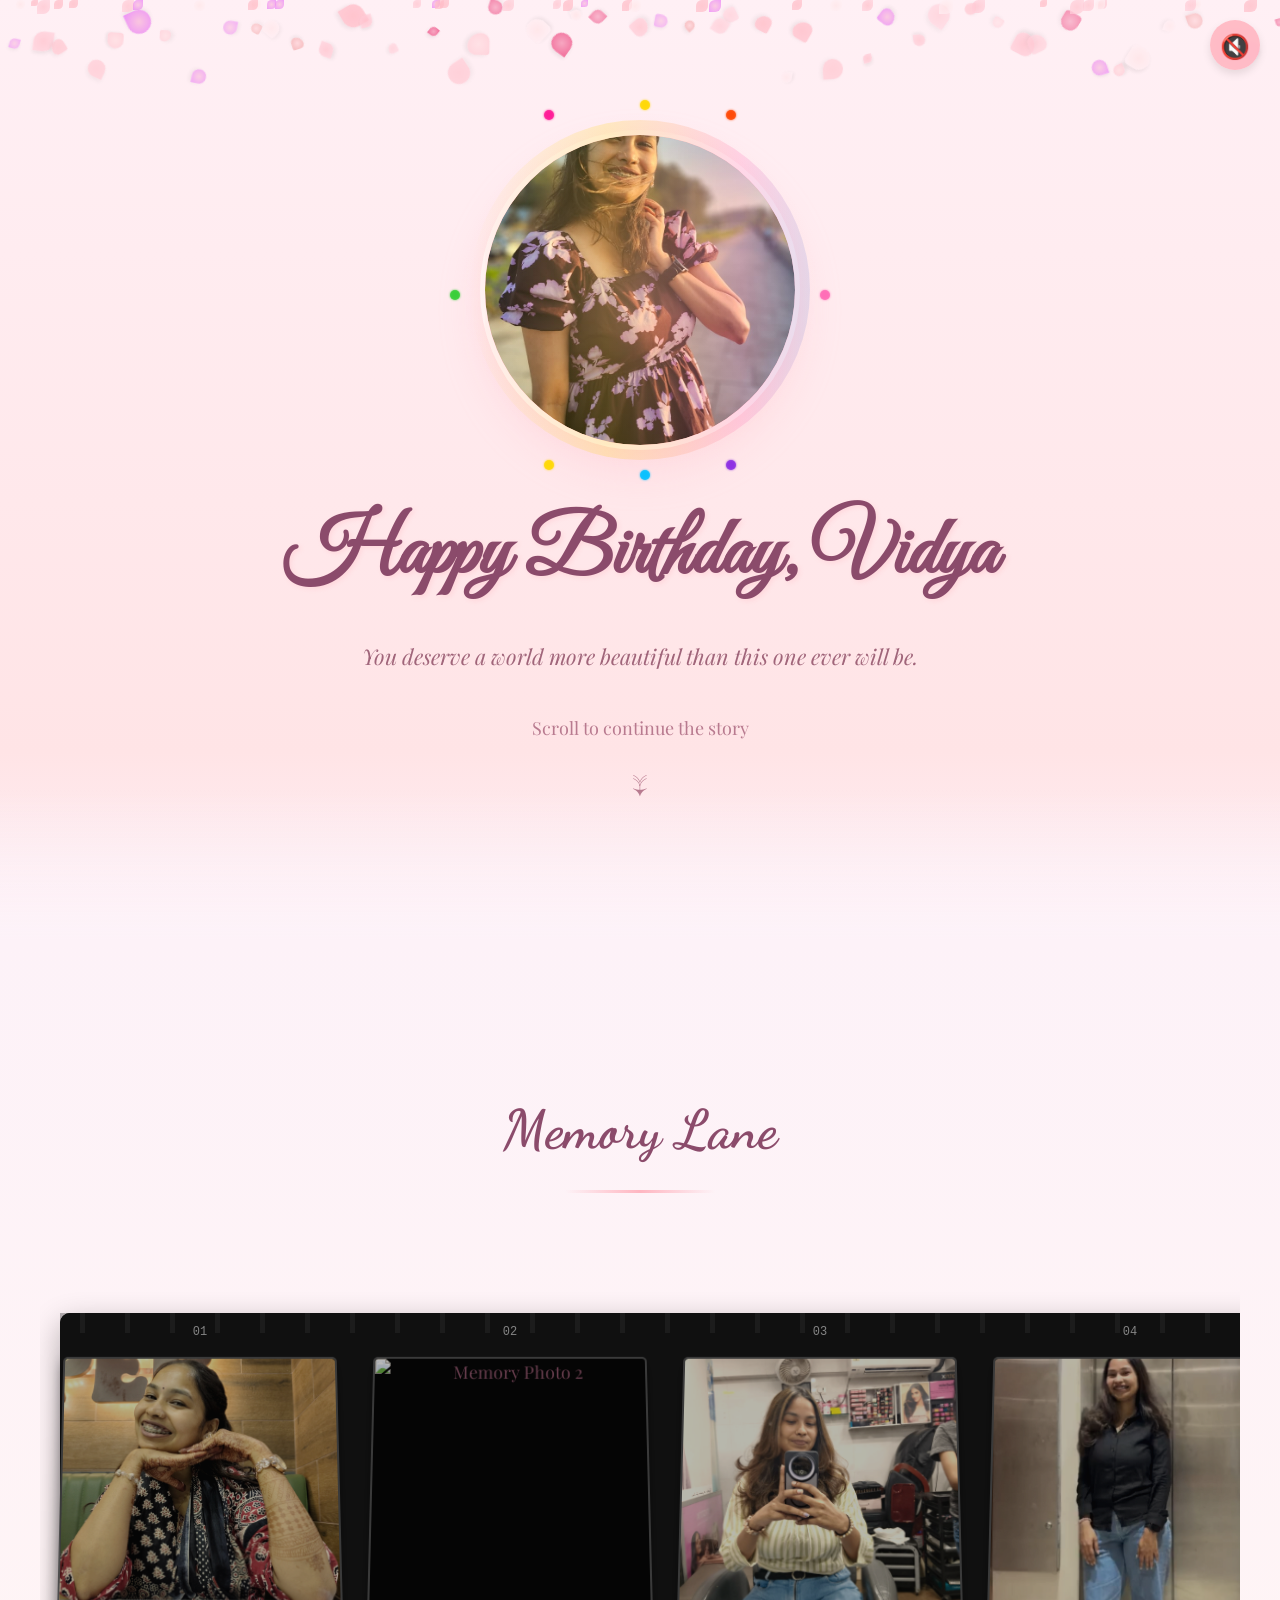
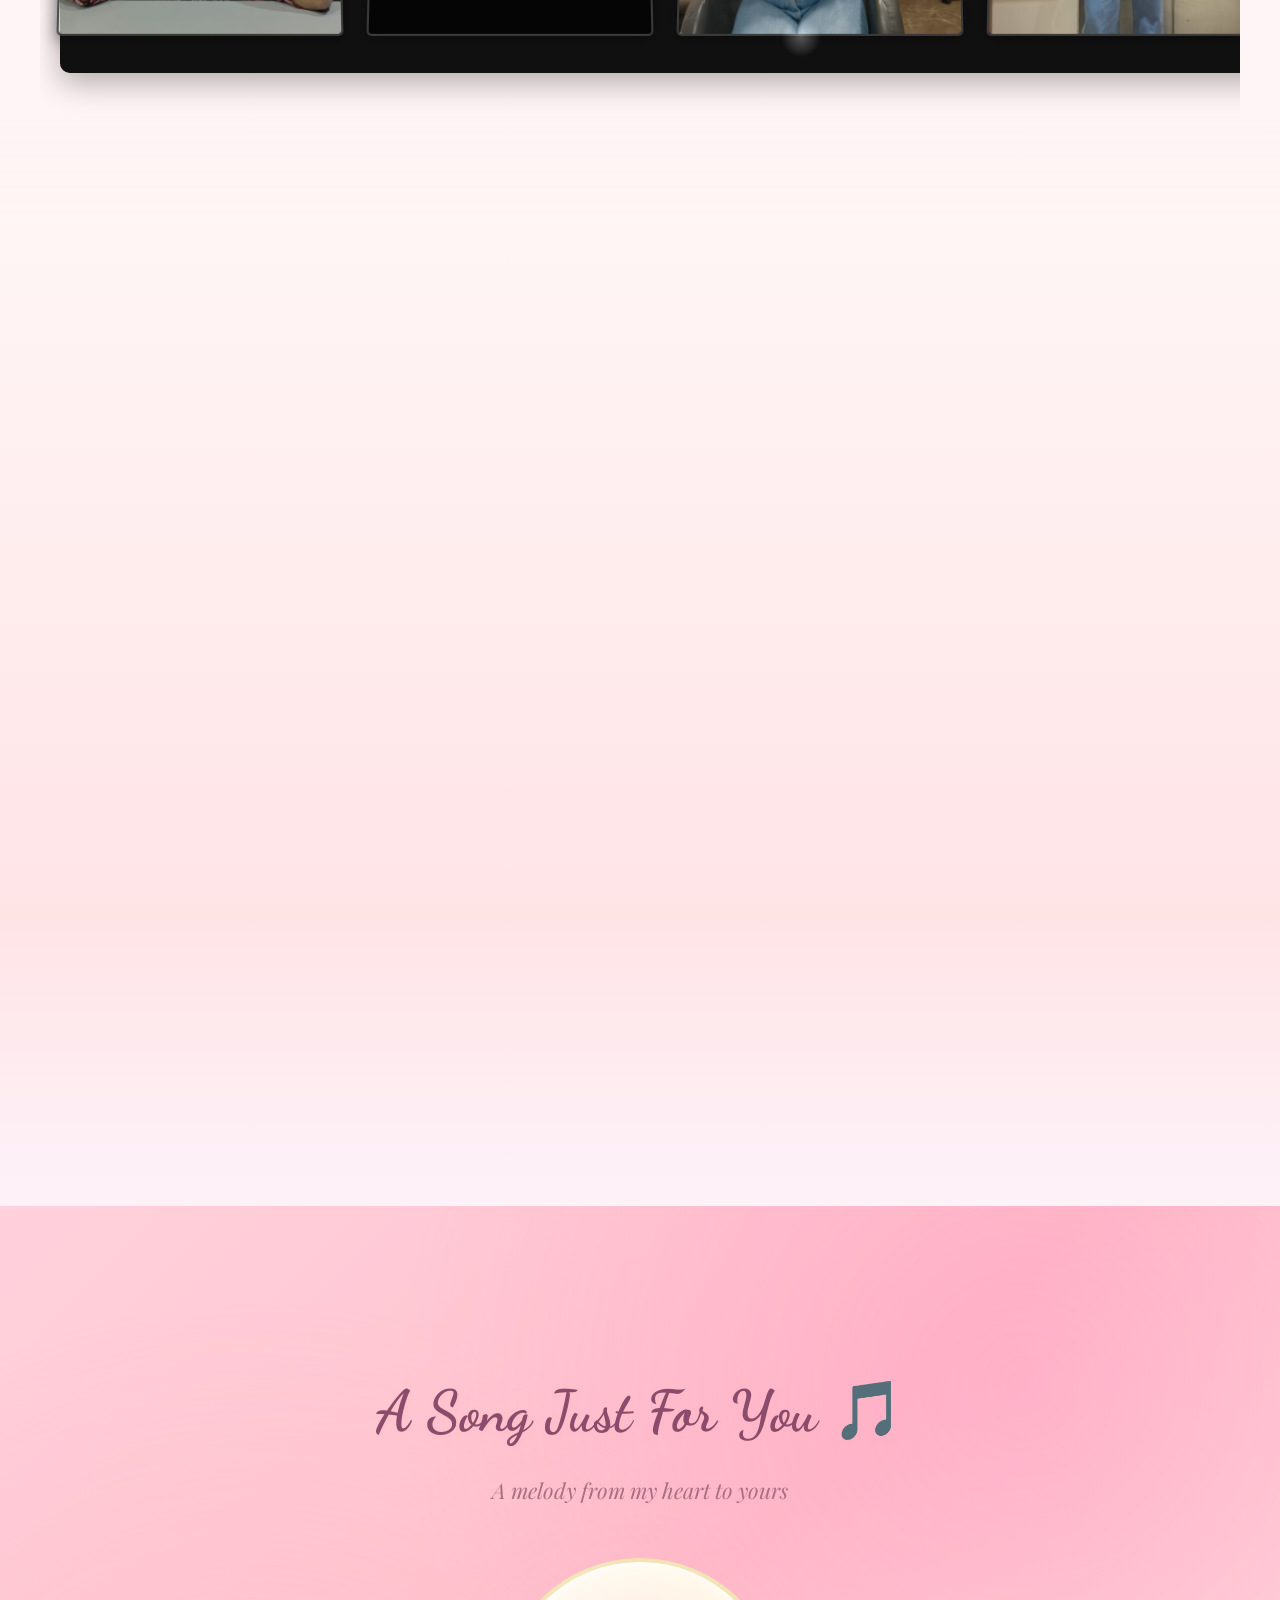
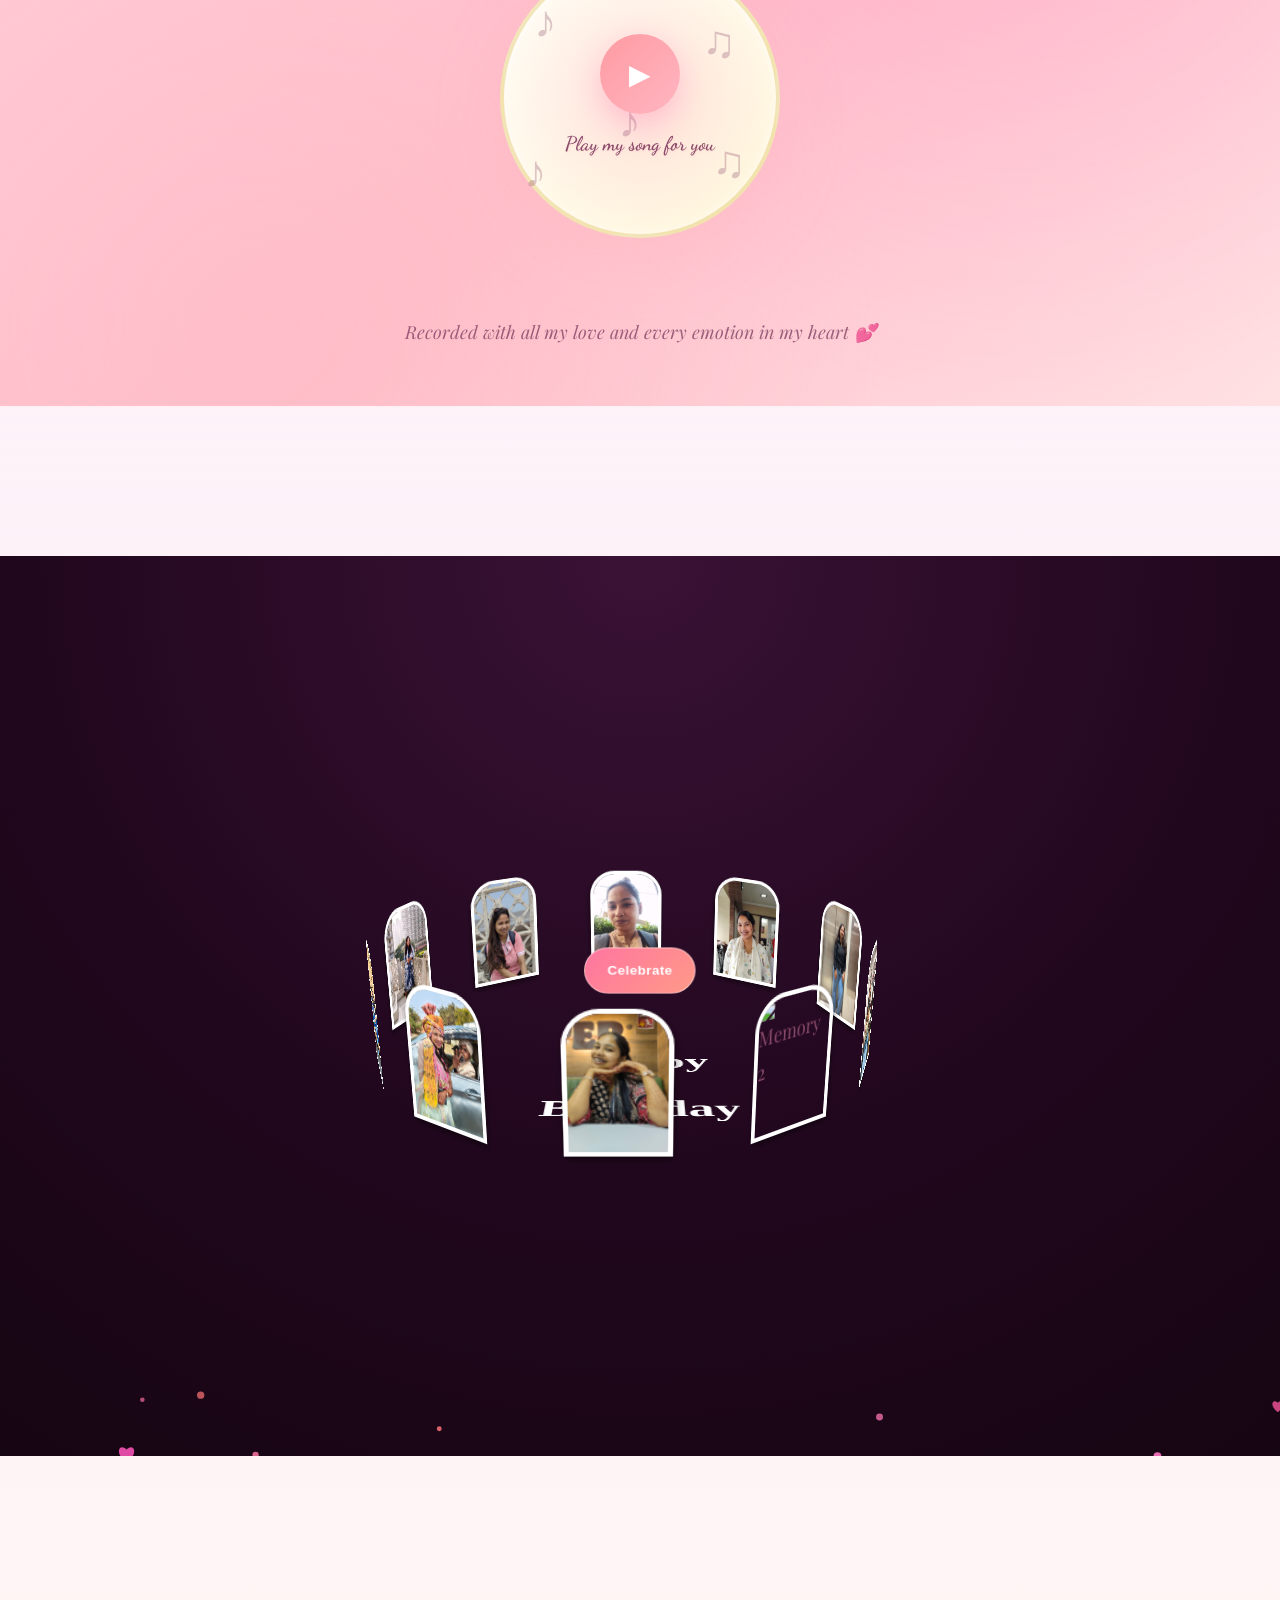
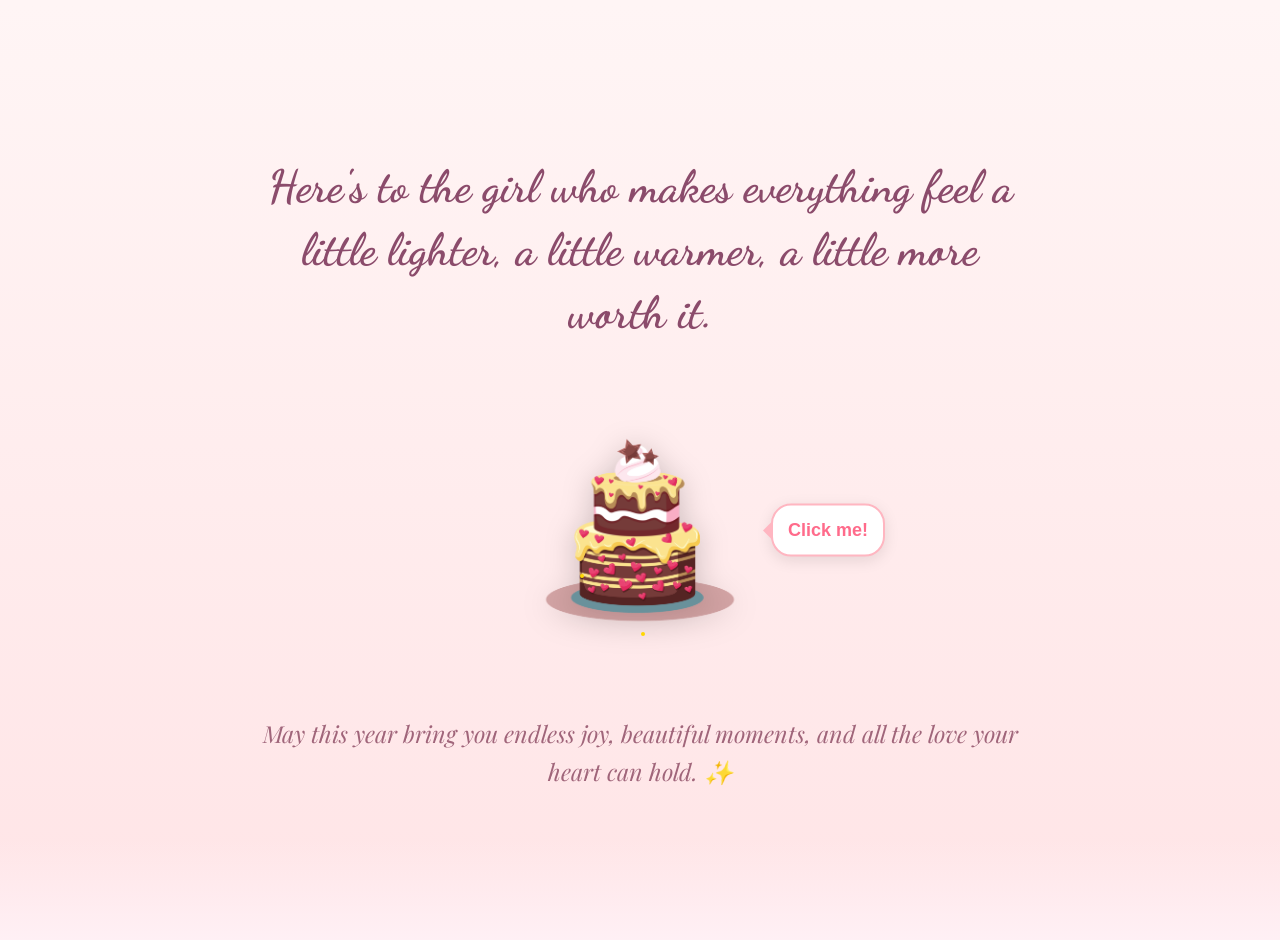
==== index.html @ 4092a820 "first" ====
<!DOCTYPE html>
<html lang="en">
	<head>
		<meta charset="UTF-8" />
		<meta
			name="viewport"
			content="width=device-width, initial-scale=1.0, maximum-scale=1.0, user-scalable=no"
		/>
		<meta name="theme-color" content="#FFF5F5" />
		<title>Happy Birthday</title>
		<link rel="stylesheet" href="styles.css" />
		<link rel="stylesheet" href="main.css" />
		<link
			href="https://fonts.googleapis.com/css2?family=Dancing+Script:wght@400;600;700&family=Playfair+Display:wght@300;400;600&family=Great+Vibes&display=swap"
			rel="stylesheet"
		/>
	</head>
	<body>
		<div class="petals-container" id="petals"></div>

		<div class="audio-controls">
			<div
				class="music-toggle"
				id="musicToggle"
				title="Toggle Music (Press 'M')"
			>
				<span class="music-icon">🎵</span>
			</div>
		</div>

		<div id="scrollTopBtn" class="scroll-top-btn">
			<span>↑</span>
		</div>

		<audio id="backgroundMusic" loop preload="auto">
			<source src="bdaymusic.mp3" type="audio/mp3" />
			Your browser does not support the audio element.
		</audio>

		<section class="landing" id="landing">
			<div class="landing-container">
				<div class="hero-content">
					<div class="photo-container">
						<div class="firework"></div>
						<div class="firework"></div>
						<div class="firework"></div>
						<div class="firework"></div>
						<div class="firework"></div>
						<div class="firework"></div>
						<div class="firework"></div>
						<div class="firework"></div>

						<div class="photo-placeholder">
							<img
								src="resourses/1.png"
								alt="Birthday Photo"
								class="main-photo"
							/>
						</div>
						<div class="glow-effect"></div>
					</div>
					<h1 class="main-title">Happy Birthday, Vidya</h1>
					<p class="subtitle">
						You deserve a world more beautiful than this one ever will be.
					</p>
					<div class="scroll-indicator">
						<span>Scroll to continue the story</span>
						<div class="arrow-down">↓</div>
					</div>
				</div>
			</div>
		</section>

		<section class="memory-lane" id="memoryLane">
			<div class="container">
				<h2 class="section-title">Memory Lane</h2>
				<div class="memories-slider">
					<div class="memory-item" data-frame-number="01">
						<div class="memory-photo">
							<img
								src="resourses/2.png"
								alt="Memory Photo 1"
								class="memory-img"
							/>
						</div>
					</div>
					<div class="memory-item" data-frame-number="02">
						<div class="memory-photo">
							<img
								src="resourses/3.png"
								alt="Memory Photo 2"
								class="memory-img"
							/>
						</div>
					</div>
					<div class="memory-item" data-frame-number="03">
						<div class="memory-photo">
							<img
								src="resourses/4.png"
								alt="Memory Photo 3"
								class="memory-img"
							/>
						</div>
					</div>
					<div class="memory-item" data-frame-number="04">
						<div class="memory-photo">
							<img
								src="resourses/5.png"
								alt="Memory Photo 4"
								class="memory-img"
							/>
						</div>
					</div>
					<div class="memory-item" data-frame-number="05">
						<div class="memory-photo">
							<img
								src="resourses/6.png"
								alt="Memory Photo 5"
								class="memory-img"
							/>
						</div>
					</div>
					<div class="memory-item" data-frame-number="06">
						<div class="memory-photo">
							<img
								src="resourses/7.png"
								alt="Memory Photo 6"
								class="memory-img"
							/>
						</div>
					</div>
					<div class="memory-item" data-frame-number="07">
						<div class="memory-photo">
							<img
								src="resourses/8.png"
								alt="Memory Photo 7"
								class="memory-img"
							/>
						</div>
					</div>
					<div class="memory-item" data-frame-number="08">
						<div class="memory-photo">
							<img
								src="resourses/9.png"
								alt="Memory Photo 8"
								class="memory-img"
							/>
						</div>
					</div>
					<div class="memory-item" data-frame-number="09">
						<div class="memory-photo">
							<img
								src="resourses/10.png"
								alt="Memory Photo 9"
								class="memory-img"
							/>
						</div>
					</div>
					<div class="memory-item" data-frame-number="10">
						<div class="memory-photo">
							<img
								src="resourses/11.png"
								alt="Memory Photo 10"
								class="memory-img"
							/>
						</div>
					</div>
					<div class="memory-item" data-frame-number="11">
						<div class="memory-photo">
							<img
								src="resourses/12.png"
								alt="Memory Photo 11"
								class="memory-img"
							/>
						</div>
					</div>
					<div class="memory-item" data-frame-number="12">
						<div class="memory-photo">
							<img
								src="resourses/13.png"
								alt="Memory Photo 12"
								class="memory-img"
							/>
						</div>
					</div>
					<!-- Duplicate first 6 images for seamless loop -->
					<div class="memory-item" data-frame-number="13">
						<div class="memory-photo">
							<img
								src="resourses/2.png"
								alt="Memory Photo 1"
								class="memory-img"
							/>
						</div>
					</div>
					<div class="memory-item" data-frame-number="14">
						<div class="memory-photo">
							<img
								src="resourses/3.png"
								alt="Memory Photo 2"
								class="memory-img"
							/>
						</div>
					</div>
					<div class="memory-item" data-frame-number="15">
						<div class="memory-photo">
							<img
								src="resourses/4.png"
								alt="Memory Photo 3"
								class="memory-img"
							/>
						</div>
					</div>
					<div class="memory-item" data-frame-number="16">
						<div class="memory-photo">
							<img
								src="resourses/5.png"
								alt="Memory Photo 4"
								class="memory-img"
							/>
						</div>
					</div>
					<div class="memory-item" data-frame-number="17">
						<div class="memory-photo">
							<img
								src="resourses/6.png"
								alt="Memory Photo 5"
								class="memory-img"
							/>
						</div>
					</div>
					<div class="memory-item" data-frame-number="18">
						<div class="memory-photo">
							<img
								src="resourses/7.png"
								alt="Memory Photo 6"
								class="memory-img"
							/>
						</div>
					</div>
					<div class="memory-item" data-frame-number="19">
						<div class="memory-photo">
							<img
								src="resourses/8.png"
								alt="Memory Photo 7"
								class="memory-img"
							/>
						</div>
					</div>
					<div class="memory-item" data-frame-number="20">
						<div class="memory-photo">
							<img
								src="resourses/9.png"
								alt="Memory Photo 8"
								class="memory-img"
							/>
						</div>
					</div>
					<div class="memory-item" data-frame-number="21">
						<div class="memory-photo">
							<img
								src="resourses/10.png"
								alt="Memory Photo 9"
								class="memory-img"
							/>
						</div>
					</div>
					<div class="memory-item" data-frame-number="22">
						<div class="memory-photo">
							<img
								src="resourses/11.png"
								alt="Memory Photo 10"
								class="memory-img"
							/>
						</div>
					</div>
					<div class="memory-item" data-frame-number="23">
						<div class="memory-photo">
							<img
								src="resourses/12.png"
								alt="Memory Photo 11"
								class="memory-img"
							/>
						</div>
					</div>
					<div class="memory-item" data-frame-number="24">
						<div class="memory-photo">
							<img
								src="resourses/13.png"
								alt="Memory Photo 12"
								class="memory-img"
							/>
						</div>
					</div>
				</div>
			</div>
		</section>

		<section class="letter-section" id="letterSection">
			<div class="container">
				<h2 class="section-title">A Letter For You</h2>
				<div class="envelope-container">
					<div class="letter" id="letter">
						<div class="letter-content scribble-content">
							<div class="scribble-line" data-delay="0"></div>
							<div class="scribble-line" data-delay="300"></div>
							<div class="scribble-line" data-delay="600"></div>
							<div class="scribble-line" data-delay="900"></div>
							<div class="scribble-line" data-delay="1200"></div>
							<div class="scribble-line" data-delay="1500"></div>
							<div class="scribble-line" data-delay="1800"></div>
							<div class="scribble-line short" data-delay="2100"></div>
							<div class="scribble-line signature" data-delay="2400"></div>
						</div>
					</div>
				</div>
			</div>
		</section>

		<!-- <div class="letter-fullscreen" id="letterFullscreen">
			<div class="letter-fullscreen-content">
				<button class="close-letter" id="closeLetter">×</button>
				<div class="letter-content">
					<p class="letter-line title">
						A Letter for the Girl Who Feels Deeply
					</p>
					<p class="letter-line">Dear you,</p>
					<p class="letter-line">(Text here)</p>
					<p class="letter-line">(Text here)</p>
					<p class="letter-line">(Text here)</p>
					<p class="letter-line">(Text here)</p>
					<p class="letter-line">(Text here)</p>
					<p class="letter-line">(Text here)</p>
					<p class="letter-line">(Text here)</p>
					<p class="letter-line">(Text here)</p>
					<p class="letter-line">(Text here)</p>
					<p class="letter-line">(Text here)</p>
					<p class="letter-line">(Text here)</p>
					<p class="letter-line">(Text here)</p>
					<p class="letter-line">(Text here)</p>
					<p class="letter-line">(Text here)</p>
					<p class="letter-line">(Text here)</p>
					<p class="letter-line">Happy Birthday</p>
					<p class="letter-line">
						And thank you for being just exactly the way you are.
					</p>
					<p class="letter-line signature">– From someone who _________</p>
				</div>
			</div>
		</div> -->
		<div class="letter-fullscreen" id="letterFullscreen">
    <div class="letter-fullscreen-content">
        <button class="close-letter" id="closeLetter">×</button>
        <div class="letter-content">
            <p class="letter-line title">
                A Letter for the Girl Who Feels Deeply
            </p>

            <p class="letter-line">Dear You,</p>

            <p class="letter-line">
                14th June... shayad duniya ke liye bas ek aur date ho, lekin mere liye yeh woh din hai jab meri zindagi ko uski sabse khoobsurat wajah mili. Kehte hai jodi upar vaala banata hai, mere liye bhagwan ne aapko iss dharti pe aajke din bheja ❤️
            </p>

            <p class="letter-line">
                Pata hai, aapki sabse khaas baat kya hai? Aap internal aur external dono same ho: simple and sweet. Aapka pyaar, aapki care aur aap har rishte ko dil se nibhate ho.... yeh sab aapko bahut alag aur bahut special banata hai.
            </p>

            <p class="letter-line">
                Thank you for being not just the love of my life, but also my best friend. Woh insaan jiske saath main bina kisi darr ke apni har baat share kar sakta hoon. Jiske saath silence bhi comfortable lagta hai aur conversations kabhi khatam nahi hoti. Dhire dhire aap mujhe jaan-ne lage ho, aur mai bhi yehi stage pe hu.
            </p>

            <p class="letter-line">
                Aapke saath maine seekha hai ki pyaar sirf grand gestures mein nahi hota; woh un choti choti baaton mein hota hai— "khana khaya?", "ghar pahunch gaye?", "apna dhyaan rakhna." Aur aap har roz mujhe yeh ehsaas dilati hain ki sachcha pyaar kaisa hota hai.
            </p>

            <p class="letter-line">
                Aap meri zindagi ka sukoon hain, meri sabse badi strength hain, aur meri favourite "good morning" aur "good night" hain. Mere har plan mein, har dua mein, aur har future dream mein aap hain.
            </p>

            <p class="letter-line">
                Aaj aapka special day hai, aur meri dua hai ki aapki life hamesha khushiyon, pyaar, achhi health, aur endless blessings se bhari rahe. Aapki woh pyari si smile kabhi kam na ho, aur aap hamesha wahi amazing insaan bani rahen jisse maine pyaar kiya hai.
            </p>

            <p class="letter-line">
                Thank you for being patient with me, understanding me, supporting me, guiding me and choosing me every single day.
            </p>

            <p class="letter-line">
                Happy Birthday, maari jaanudi ❤️<br />
                Happy Birthday, maari golgappi ❤️<br />
                Happy Birthday, maari chapli ❤️<br />
                Happy Birthday, maari waydi ❤️
            </p>

            <p class="letter-line" style="font-style: italic; color: #6B3E58;">
                Tere nakhre, teri khamoshiyan, sab kuch hi lagta hai pyaara<br />
                Khudko dhoodhna hai tere har ek ishare mai saara ka saara<br />
                Tere pyaarka nasha kuch aisa chaaya<br />
                Dil mera mai tujhme hi hai samaya<br />
                Kon kehta hai pyaar ek baar hota hai<br />
                Mai jab bhi dekhu tumhe, mujhe hota ek aur baar hai.<br />
                Na bandhan hai, na phere hai<br />
                Bas ek ehsaas hai jisme hum tere hai.
            </p>

            <p class="letter-line" style="font-style: italic; color: #6B3E58;">
                <em>Me to god:</em><br />
                Koi kisi mai reh gaya<br />
                Koi kisi mai beh gaya<br />
                Koi duaao mai mangta reh gaya<br />
                Aur koi kisiko bin maange hi mil gaya
            </p>

            <p class="letter-line">
                No matter where life takes us, one thing will always remain the same — I will always be grateful that our paths crossed, we blossomed into love, and that I get to call you mine.
            </p>

            <p class="letter-line">
                And thank you for being just exactly the way you are.
            </p>

            <p class="letter-line signature">
                – From someone who found his home in you.  ❤️
				<br/>
				- Mr. Atropine
            </p>
        </div>
    </div>
</div>

		<section class="song-section" id="songSection">
			<div class="container">
				<div class="song-content">
					<h2 class="song-title">A Song Just For You 🎵</h2>
					<p class="song-subtitle">A melody from my heart to yours</p>
					
					<div class="song-player">
						<div class="player-background">
							<div class="player-glow"></div>
							<div class="music-notes">
								<span class="note note-1">♪</span>
								<span class="note note-2">♫</span>
								<span class="note note-3">♪</span>
								<span class="note note-4">♫</span>
								<span class="note note-5">♪</span>
							</div>
						</div>
						
						<div class="player-controls">
							<button id="playSongBtn" class="play-btn" title="Play song">
								<span class="play-icon">▶</span>
							</button>
							<span class="song-label">Play my song for you</span>
						</div>

						<audio id="songAudio" preload="auto">
							<source src="resourses/song.mp3" type="audio/mpeg">
							Your browser does not support the audio element.
						</audio>

						<div class="now-playing">
							<span class="np-text">Now playing...</span>
						</div>
					</div>

					<p class="song-description">
						Recorded with all my love and every emotion in my heart 💕
					</p>
				</div>
			</div>
		</section>

		<section class="story-cards" id="storyCards">
			<div class="story-experience" id="storyReelRoot">
				<div id="drag-container">
					<div id="spin-container">
						<img src="resourses/2.png" alt="Memory 1" />
						<img src="resourses/3.png" alt="Memory 2" />
						<img src="resourses/4.png" alt="Memory 3" />
						<img src="resourses/5.png" alt="Memory 4" />
						<img src="resourses/6.png" alt="Memory 5" />
						<img src="resourses/7.png" alt="Memory 6" />
						<img src="resourses/8.png" alt="Memory 7" />
						<img src="resourses/9.png" alt="Memory 8" />
						<img src="resourses/10.png" alt="Memory 9" />
						<img src="resourses/11.png" alt="Memory 10" />
						<p>Happy<span> Birthday</span></p>
						<button class="reel-button" type="button" onclick="confetti()">
							Celebrate
						</button>
					</div>
					<div id="ground"></div>
				</div>

				<div id="music-container"></div>
				<div id="canva">
					<canvas id="canvas"></canvas>
				</div>
			</div>
		</section>

		<section class="final-wish" id="finalWish">
			<div class="container">
				<div class="wish-content">
					<h2 class="final-message">
						Here's to the girl who makes everything feel a little lighter, a
						little warmer, a little more worth it.
					</h2>
					<div class="cake-container">
						<div class="cake">
							<img
								src="resourses/cake.png"
								alt="Birthday Cake"
								class="cake-image"
							/>
							<div class="dialogue-box">
								<div class="dialogue-text">Click me!</div>
								<div class="dialogue-arrow"></div>
							</div>
						</div>
						<div class="sparkles"></div>
					</div>
					<p class="birthday-wish">
						May this year bring you endless joy, beautiful moments, and all the
						love your heart can hold. ✨
					</p>
				</div>
			</div>
		</section>

		<div class="magnify-overlay">
			<img
				src="resourses/cake.png"
				alt="Magnified Birthday Cake"
				class="magnified-cake"
			/>
		</div>

		<script src="https://cdn.jsdelivr.net/npm/canvas-confetti@1/dist/confetti.browser.min.js"></script>
		<script src="main.js"></script>
		<script src="script.js"></script>
	</body>
</html>
---- styles.css ----
* {
    margin: 0;
    padding: 0;
    box-sizing: border-box;
}

::-webkit-scrollbar {
    display: none;
}

html {
    -ms-overflow-style: none;
    scrollbar-width: none;
    scroll-behavior: smooth;
}

body {
    font-family: 'Playfair Display', serif;
    line-height: 1.6;
    color: #8B4B6B;
    background: #FFF5F5;
    overflow-y: auto;
    overflow-x: hidden;
    -webkit-text-size-adjust: 100%;
    -webkit-font-smoothing: antialiased;
}

.container {
    width: 100%;
    max-width: 1200px;
    margin: 0 auto;
    padding: 0 20px;
    box-sizing: border-box;
}

/* Falling Petals Animation */
.petals-container {
    position: fixed;
    top: 0;
    left: 0;
    width: 100%;
    height: 100%;
    pointer-events: none;
    z-index: 9999;
}

/* Static Leaves at the top */
.static-leaf {
    position: fixed;
    top: 0;
    width: var(--size, 12px);
    height: var(--size, 12px);
    background: var(--gradient, radial-gradient(circle, #FFB6C1, #FFC0CB));
    border-radius: var(--shape, 50% 0);
    opacity: var(--opacity, 0.8);
    transform: rotate(var(--rotation)) scale(var(--scale, 1));
    box-shadow: 0 2px 4px rgba(0, 0, 0, 0.1);
    z-index: 9998;
    animation: leafSway var(--sway-duration, 5s) ease-in-out infinite alternate;
}

@keyframes leafSway {
    0% {
        transform: rotate(var(--rotation)) scale(var(--scale, 1)) translate(0, 0);
    }
    100% {
        transform: rotate(calc(var(--rotation) + var(--sway-angle, 5deg))) scale(var(--scale, 1)) translate(var(--sway-x, 5px), 0);
    }
}

.petal {
    position: absolute;
    width: 10px;
    height: 10px;
    background: radial-gradient(circle, #FFB6C1, #FFC0CB);
    border-radius: 50% 0;
    animation: fall linear infinite;
    opacity: 0.7;
}

@keyframes fall {
    0% {
        transform: translateY(-100vh) rotate(0deg);
        opacity: 1;
    }
    100% {
        transform: translateY(100vh) rotate(360deg);
        opacity: 0;
    }
}

.audio-controls {
    position: fixed;
    top: 20px;
    right: 20px;
    z-index: 1000;
    transition: all 0.3s ease;
    display: flex;
    flex-direction: column;
    align-items: center;
    gap: 10px;
}

.scroll-top-btn {
    position: fixed;
    bottom: 30px;
    right: 30px;
    width: 50px;
    height: 50px;
    background: linear-gradient(135deg, #FFD1DC, #FF9AA2);
    border-radius: 50%;
    display: flex;
    justify-content: center;
    align-items: center;
    color: white;
    font-size: 24px;
    box-shadow: 0 4px 10px rgba(0, 0, 0, 0.2);
    cursor: pointer;
    opacity: 0;
    visibility: hidden;
    transform: translateY(20px);
    transition: all 0.3s ease;
    z-index: 1000;
    will-change: opacity, visibility, transform;
    pointer-events: auto;
}

.scroll-top-btn.visible {
    opacity: 1 !important;
    visibility: visible !important;
    transform: translateY(0) !important;
    animation: pulse 2s infinite;
    display: flex !important;
}

.scroll-top-btn:hover {
    background: linear-gradient(135deg, #FF9AA2, #FFD1DC);
    transform: translateY(-5px);
    box-shadow: 0 6px 15px rgba(0, 0, 0, 0.25);
    animation: none;
}

.scroll-top-btn span {
    display: block;
    line-height: 1;
    font-size: 24px;
}



@keyframes pulse {
    0% {
        box-shadow: 0 0 0 0 rgba(255, 154, 162, 0.7);
    }
    70% {
        box-shadow: 0 0 0 10px rgba(255, 154, 162, 0);
    }
    100% {
        box-shadow: 0 0 0 0 rgba(255, 154, 162, 0);
    }
}

.music-toggle {
    width: 50px;
    height: 50px;
    background: rgba(255, 182, 193, 0.9);
    border-radius: 50%;
    display: flex;
    align-items: center;
    justify-content: center;
    cursor: pointer;
    transition: all 0.3s ease;
    backdrop-filter: blur(10px);
    box-shadow: 0 4px 8px rgba(0, 0, 0, 0.1);
}

.music-toggle:hover {
    transform: scale(1.1);
    background: rgba(255, 182, 193, 1);
}

.music-icon {
    font-size: 24px;
    animation: pulse 2s infinite;
    position: relative;
    display: block;
    line-height: 1;
}


@keyframes pulse {
    0%, 100% { transform: scale(1); }
    50% { transform: scale(1.1); }
}

.landing {
    min-height: 100vh;
    position: relative;
    background: linear-gradient(to bottom, #FFF0F5 0%, #FFE4E6 80%, #FDF2F8 100%);
    overflow: hidden;
    box-sizing: border-box;
    padding: 20px;
    z-index: 1;
}

.landing-container {
    width: 100%;
    height: 100vh;
    display: flex;
    align-items: center;
    justify-content: center;
    padding: 20px;
}

.hero-content {
    text-align: center;
    z-index: 5;
    animation: fadeInUp 2s ease-out;
    width: 100%;
    max-width: 800px;
    margin: 0 auto;
    padding: 0;
    display: flex;
    flex-direction: column;
    align-items: center;
    justify-content: center;
    position: relative;
}

.photo-container {
    position: relative;
    margin-bottom: 40px;
}

@keyframes sparkle-trail {
    0% {
        background-position: 0% 0%;
    }
    100% {
        background-position: 200% 0%;
    }
}

.photo-container::after {
    content: '';
    position: absolute;
    top: -10px;
    left: -10px;
    right: -10px;
    bottom: -10px;
    border-radius: 50%;
    background: linear-gradient(90deg, 
        transparent, 
        rgba(255, 215, 0, 0.2), 
        rgba(255, 105, 180, 0.2), 
        rgba(0, 191, 255, 0.2), 
        rgba(50, 205, 50, 0.2), 
        transparent
    );
    background-size: 200% 100%;
    animation: sparkle-trail 3s linear infinite;
    z-index: 0;
    pointer-events: none;
}

.photo-placeholder {
    width: 400px;
    height: 300px;
    border-radius: 50%;
    background: linear-gradient(45deg, #FFB6C1, #FFC0CB, #FFD1DC);
    display: flex;
    align-items: center;
    justify-content: center;
    margin: 0 auto;
    font-size: 16px;
    color: #8B4B6B;
    border: 5px solid rgba(255, 255, 255, 0.8);
    box-shadow: 0 20px 40px rgba(255, 182, 193, 0.3);
    position: relative;
    overflow: hidden;
}

.main-photo {
    width: 100%;
    height: 100%;
    object-fit: cover;
    object-position: center;
    border-radius: 50%;
    transition: transform 0.5s ease;
}

.main-photo:hover {
    transform: scale(1.05);
}

.glow-effect {
    position: absolute;
    top: -20px;
    left: -20px;
    right: -20px;
    bottom: -20px;
    background: radial-gradient(circle, rgba(255, 182, 193, 0.3) 0%, transparent 70%);
    border-radius: 50%;
    animation: glow 3s ease-in-out infinite alternate;
}

.firework {
    position: absolute;
    width: 10px;
    height: 10px;
    border-radius: 50%;
    transform-origin: center;
    animation: firework-animation 1.5s ease-out infinite;
    z-index: 1;
}

.firework::after {
    content: '';
    position: absolute;
    top: 0;
    left: 0;
    width: 100%;
    height: 100%;
    border-radius: 50%;
    animation: firework-particles 1.5s ease-out infinite;
}

.firework::before {
    content: '';
    position: absolute;
    top: 0;
    left: 0;
    width: 100%;
    height: 100%;
    background: inherit;
    border-radius: 50%;
    filter: blur(1px);
    animation: sparkle 2s ease-in-out infinite;
}

@keyframes sparkle {
    0%, 100% {
        transform: scale(1);
        opacity: 0.7;
    }
    50% {
        transform: scale(1.5);
        opacity: 1;
    }
}

.firework:nth-child(1) {
    top: -30px;
    left: 50%;
    background: rgba(255, 215, 0, 0.8);
    animation-delay: 0s;
}

.firework:nth-child(2) {
    top: 50%;
    right: -30px;
    background: rgba(255, 105, 180, 0.8);
    animation-delay: 0.3s;
}

.firework:nth-child(3) {
    bottom: -30px;
    left: 50%;
    background: rgba(0, 191, 255, 0.8);
    animation-delay: 0.6s;
}

.firework:nth-child(4) {
    top: 50%;
    left: -30px;
    background: rgba(50, 205, 50, 0.8);
    animation-delay: 0.9s;
}

.firework:nth-child(5) {
    top: -20px;
    right: 20%;
    background: rgba(255, 69, 0, 0.8);
    animation-delay: 1.2s;
}

.firework:nth-child(6) {
    bottom: -20px;
    right: 20%;
    background: rgba(138, 43, 226, 0.8);
    animation-delay: 0.4s;
}

.firework:nth-child(7) {
    bottom: -20px;
    left: 20%;
    background: rgba(255, 215, 0, 0.8);
    animation-delay: 0.7s;
}

.firework:nth-child(8) {
    top: -20px;
    left: 20%;
    background: rgba(255, 20, 147, 0.8);
    animation-delay: 1s;
}

@keyframes firework-animation {
    0% {
        transform: scale(0);
        opacity: 1;
        box-shadow: 0 0 0 0 rgba(255, 255, 255, 0.5);
    }
    50% {
        transform: scale(1.5);
        opacity: 0.8;
    }
    100% {
        transform: scale(0);
        opacity: 0;
        box-shadow: 0 0 20px 15px rgba(255, 255, 255, 0);
    }
}

.firework:nth-child(odd) {
    animation-duration: 2s;
}

.firework:nth-child(even) {
    animation-duration: 1.7s;
}

.firework:nth-child(3n) {
    animation-duration: 2.3s;
}

@keyframes firework-particles {
    0% {
        box-shadow: 
            0 0 0 0 white,
            0 0 0 0 white,
            0 0 0 0 white,
            0 0 0 0 white,
            0 0 0 0 white,
            0 0 0 0 white;
        transform: rotate(0deg);
    }
    50% {
        box-shadow: 
            0 -15px 0 0 white,
            15px 0 0 0 white,
            0 15px 0 0 white,
            -15px 0 0 0 white,
            10px -10px 0 0 white,
            -10px -10px 0 0 white;
        transform: rotate(180deg);
    }
    100% {
        box-shadow: 
            0 -30px 0 -5px transparent,
            30px 0 0 -5px transparent,
            0 30px 0 -5px transparent,
            -30px 0 0 -5px transparent,
            20px -20px 0 -5px transparent,
            -20px -20px 0 -5px transparent;
        transform: rotate(360deg);
    }
}

@keyframes glow {
    0% { opacity: 0.5; transform: scale(1); }
    100% { opacity: 1; transform: scale(1.05); }
}

.main-title {
    font-family: 'Great Vibes', cursive;
    font-size: 4rem;
    color: #8B4B6B;
    margin-bottom: 20px;
    text-shadow: 2px 2px 4px rgba(255, 182, 193, 0.3);
    animation: titleGlow 3s ease-in-out infinite alternate;
}

@keyframes titleGlow {
    0% { text-shadow: 2px 2px 4px rgba(255, 182, 193, 0.3); }
    100% { text-shadow: 2px 2px 8px rgba(255, 182, 193, 0.6); }
}

.subtitle {
    font-size: 1.2rem;
    color: #A0657A;
    font-style: italic;
    margin-bottom: 40px;
    opacity: 0;
    animation: fadeIn 2s ease-out 1s forwards;
}

.scroll-indicator {
    opacity: 0;
    animation: fadeIn 2s ease-out 2s forwards;
    color: #B87A8F;
}

.arrow-down {
    font-size: 2rem;
    animation: bounce 2s infinite;
    margin-top: 10px;
}

@keyframes bounce {
    0%, 20%, 50%, 80%, 100% { transform: translateY(0); }
    40% { transform: translateY(-10px); }
    60% { transform: translateY(-5px); }
}

@keyframes fadeInUp {
    0% {
        opacity: 0;
        transform: translateY(50px);
    }
    100% {
        opacity: 1;
        transform: translateY(0);
    }
}

@keyframes fadeIn {
    0% { opacity: 0; }
    100% { opacity: 1; }
}

@keyframes sectionFadeIn {
    from {
        opacity: 0;
        transform: translateY(30px);
    }
    to {
        opacity: 1;
        transform: translateY(0);
    }
}

@keyframes sectionSlideUp {
    from {
        opacity: 0;
        transform: translateY(100px);
    }
    to {
        opacity: 1;
        transform: translateY(0);
    }
}

@keyframes sectionSlideIn {
    from {
        opacity: 0;
        transform: translateX(-50px);
    }
    to {
        opacity: 1;
        transform: translateX(0);
    }
}

.section-title {
    font-family: 'Dancing Script', cursive;
    font-size: 3rem;
    text-align: center;
    color: #8B4B6B;
    margin-bottom: 80px;
    margin-top: 20px;
    position: relative;
    opacity: 0;
    transform: translateY(30px);
    transition: all 0.8s ease;
}

.section-title.visible {
    opacity: 1;
    transform: translateY(0);
    animation: titleGlow 2s ease-in-out infinite alternate;
}

.section-title::after {
    content: '';
    position: absolute;
    bottom: -20px;
    left: 50%;
    transform: translateX(-50%);
    width: 150px;
    height: 3px;
    background: linear-gradient(90deg, transparent, #FFB6C1, transparent);
    animation: expandWidth 1.5s ease-out forwards;
}

@keyframes titleGlow {
    from {
        text-shadow: 0 0 5px rgba(139, 75, 107, 0.1);
    }
    to {
        text-shadow: 0 0 15px rgba(139, 75, 107, 0.3);
    }
}

@keyframes expandWidth {
    from {
        width: 0;
    }
    to {
        width: 150px;
    }
}

.memory-lane {
    padding: 100px 0 80px;
    min-height: 100vh;
    background: linear-gradient(to bottom, #FDF2F8 0%, #FFF5F5 100%);
    overflow: visible;
    position: relative;
    margin-top: 0;
    transition: transform 0.5s ease-out, opacity 0.5s ease-out;
    z-index: 1;
    display: flex;
    flex-direction: column;
    justify-content: center;
}

@keyframes filmScratch {
    0%, 100% { background-position: 0 0; }
    50% { background-position: 100% 100%; }
}

.memories-slider::before {
    animation: filmScratch 10s linear infinite;
}

.landing::after {
    content: '';
    position: absolute;
    bottom: 0;
    left: 0;
    width: 100%;
    height: 150px;
    background: linear-gradient(to bottom, transparent, #FDF2F8);
    pointer-events: none;
    z-index: 5;
}

.memory-lane::after {
    content: '';
    position: absolute;
    bottom: 0;
    left: 0;
    width: 100%;
    height: 100px;
    background: linear-gradient(to bottom, transparent, #FFF5F5);
    pointer-events: none;
    z-index: 5;
}

.memory-lane .container {
    width: 100%;
    overflow: hidden;
    display: flex;
    flex-direction: column;
    align-items: center;
}

.memories-slider {
    --memory-width: 250px;
    --memory-gap: 30px;
    display: flex;
    gap: var(--memory-gap);
    margin: 60px auto;
    animation: slideHorizontal 40s linear infinite;
    width: max-content;
    overflow: visible;
    -webkit-overflow-scrolling: touch;
    padding: 40px 0;
    position: relative;
    background: #111;
    border-radius: 10px;
    box-shadow: 0 10px 30px rgba(0, 0, 0, 0.3);
    align-self: center;
    will-change: transform;
}

.memories-slider::before,
.memories-slider::after {
    content: '';
    position: absolute;
    left: 0;
    width: 100%;
    height: 20px;
    background-image: repeating-linear-gradient(to right, 
        transparent, 
        transparent 20px, 
        #222 20px, 
        #222 25px, 
        transparent 25px, 
        transparent 45px
    );
    z-index: 2;
}

.memories-slider::before {
    top: 0;
    background-color: #111;
    border-top-left-radius: 10px;
    border-top-right-radius: 10px;
}

.memories-slider::after {
    bottom: 0;
    background-color: #111;
    border-bottom-left-radius: 10px;
    border-bottom-right-radius: 10px;
}

.memory-item {
    flex-shrink: 0;
    text-align: center;
    position: relative;
}

.memory-item::before {
    content: attr(data-frame-number);
    position: absolute;
    top: -30px;
    left: 50%;
    transform: translateX(-50%);
    color: rgba(255, 255, 255, 0.7);
    font-family: monospace;
    font-size: 12px;
    z-index: 3;
}

.memory-photo {
    width: var(--memory-width);
    height: 180px;
    border-radius: 5px;
    background: #000;
    display: flex;
    align-items: center;
    justify-content: center;
    border: 2px solid rgba(255, 255, 255, 0.3);
    box-shadow: 0 5px 15px rgba(0, 0, 0, 0.5);
    transition: transform 0.3s ease, box-shadow 0.3s ease;
    overflow: hidden;
    position: relative;
    transform: perspective(500px) rotateX(5deg);
    margin: 0 auto; /* Center horizontally */
}

.memory-img {
    width: 100%;
    height: 100%;
    object-fit: cover;
    border-radius: 3px; /* Slightly smaller than container to account for border */
    transition: transform 0.5s ease;
    filter: sepia(0.2) contrast(1.1);
    animation: filmFlicker 8s infinite;
}

.memory-photo:hover {
    transform: perspective(500px) rotateX(0deg) scale(1.05);
    box-shadow: 0 15px 30px rgba(0, 0, 0, 0.7);
    border-color: rgba(255, 255, 255, 0.5);
    z-index: 10;
}

.memory-photo:hover .memory-img {
    transform: scale(1.05);
    filter: sepia(0) contrast(1.2) brightness(1.1);
}

.memory-photo::after {
    content: '';
    position: absolute;
    top: 0;
    left: 0;
    width: 100%;
    height: 100%;
    background-image: url('data:image/svg+xml;utf8,<svg viewBox="0 0 200 200" xmlns="http://www.w3.org/2000/svg"><filter id="noiseFilter"><feTurbulence type="fractalNoise" baseFrequency="0.65" numOctaves="3" stitchTiles="stitch"/><feColorMatrix type="matrix" values="1 0 0 0 0 0 1 0 0 0 0 0 1 0 0 0 0 0 0.5 0"/></filter><rect width="100%" height="100%" filter="url(%23noiseFilter)"/></svg>');
    opacity: 0.05;
    pointer-events: none;
    z-index: 3;
    mix-blend-mode: overlay;
}

@keyframes dustFloat {
    0% {
        transform: translateY(0) translateX(0);
        opacity: 0;
    }
    10% {
        opacity: 0.2;
    }
    50% {
        opacity: 0.1;
    }
    100% {
        transform: translateY(-100px) translateX(20px);
        opacity: 0;
    }
}

.memories-slider::after {
    content: '';
    position: absolute;
    top: 0;
    left: 0;
    width: 100%;
    height: 100%;
    background-image: 
        radial-gradient(circle at 20% 30%, white 0%, transparent 0.3%),
        radial-gradient(circle at 50% 70%, white 0%, transparent 0.2%),
        radial-gradient(circle at 80% 10%, white 0%, transparent 0.25%),
        radial-gradient(circle at 10% 90%, white 0%, transparent 0.3%),
        radial-gradient(circle at 30% 60%, white 0%, transparent 0.15%),
        radial-gradient(circle at 60% 30%, white 0%, transparent 0.2%),
        radial-gradient(circle at 90% 60%, white 0%, transparent 0.25%);
    opacity: 0.3;
    pointer-events: none;
    z-index: 4;
    animation: dustFloat 15s linear infinite;
}

@keyframes slideHorizontal {
    0% {
        transform: translateX(0);
    }
    100% {
        transform: translateX(calc(-1 * ((var(--memory-width) + var(--memory-gap)) * 12)));
    }
}

@keyframes filmFlicker {
    0%, 100% {
        opacity: 1;
    }
    3% {
        opacity: 0.9;
    }
    6% {
        opacity: 1;
    }
    7% {
        opacity: 0.93;
    }
    8% {
        opacity: 1;
    }
    9% {
        opacity: 0.98;
    }
    10% {
        opacity: 1;
    }
    30% {
        opacity: 1;
    }
    35% {
        opacity: 0.95;
    }
    40% {
        opacity: 1;
    }
    75% {
        opacity: 1;
    }
    80% {
        opacity: 0.96;
    }
    85% {
        opacity: 1;
    }
}

/* Letter Section */
.letter-section {
    padding: 100px 0 180px; /* Increased bottom padding to prevent cutting off letter */
    min-height: 100vh;
    background: linear-gradient(to bottom, #FFF5F5 0%, #FFE4E6 70%, #FDF2F8 100%);
    position: relative;
    overflow: hidden;
    margin-top: 0;
    transition: transform 0.5s ease-out, opacity 0.5s ease-out;
    z-index: 1; /* Ensure proper stacking */
}

.letter-section::after {
    content: '';
    position: absolute;
    bottom: 0;
    left: 0;
    width: 100%;
    height: 100px;
    background: linear-gradient(to bottom, transparent, #FDF2F8);
    pointer-events: none;
    z-index: 5;
    opacity: 0.5; /* Reduced opacity for smoother transition */
}

.envelope-container {
    position: relative;
    max-width: 600px;
    width: 100%;
    margin: 0 auto;
    text-align: center;
    padding: 0 15px;
    box-sizing: border-box;
}

.letter {
    position: relative;
    width: 350px;
    height: auto;
    min-height: 450px;
    margin: 0 auto;
    background: linear-gradient(135deg, #FFFEF7, #FFF8DC);
    border: 1px solid #D4AF37;
    border-radius: 10px;
    padding: 30px;
    box-shadow: 0 20px 40px rgba(0, 0, 0, 0.1);
    background-image: 
        linear-gradient(90deg, rgba(212, 175, 55, 0.1) 1px, transparent 1px),
        linear-gradient(rgba(212, 175, 55, 0.1) 1px, transparent 1px);
    background-size: 20px 20px;
    z-index: 10;
    transform: scale(0.8) translateX(-100%);
    opacity: 0;
    transition: all 0.8s cubic-bezier(0.175, 0.885, 0.32, 1.275);
    cursor: pointer;
    position: relative;
}

.letter.visible {
    opacity: 1;
    transform: scale(1) translateX(0);
}

/* Add hover effect to indicate clickability */
.letter.visible:hover {
    transform: scale(1.02) translateY(-5px);
    box-shadow: 0 30px 60px rgba(0, 0, 0, 0.15);
}

/* Add a hint that the letter is clickable */
.letter.visible::after {
    content: 'Click to enlarge';
    position: absolute;
    bottom: -30px;
    left: 50%;
    transform: translateX(-50%);
    font-family: 'Arial', sans-serif;
    font-size: 0.8rem;
    color: #8B4B6B;
    opacity: 0;
    transition: opacity 0.3s ease;
}

.letter.visible:hover::after {
    opacity: 0.8;
}

/* Add fullscreen letter overlay */
.letter-fullscreen {
    position: fixed;
    top: 0;
    left: 0;
    width: 100%;
    height: 100%;
    background-color: rgba(0, 0, 0, 0.85);
    display: flex;
    justify-content: center;
    align-items: flex-start; /* Align to top for better mobile scrolling */
    z-index: 1000;
    opacity: 0;
    pointer-events: none;
    transition: opacity 0.3s ease;
    overflow-y: auto; /* Allow vertical scrolling */
    padding: 20px 0; /* Add padding for better spacing */
}

.letter-fullscreen.active {
    opacity: 1;
    pointer-events: all;
}

.letter-fullscreen-content {
    position: relative;
    width: 90%;
    max-width: 800px;
    max-height: 90vh;
    background: linear-gradient(135deg, #FFFEF7, #FFF8DC);
    border: 1px solid #D4AF37;
    border-radius: 10px;
    padding: 40px 20px 20px; /* Increased top padding for close button */
    box-shadow: 0 20px 40px rgba(0, 0, 0, 0.3);
    overflow-y: auto;
    transform: scale(0.9);
    transition: transform 0.3s ease;
    margin: 20px 0;
}

.close-letter {
    position: absolute;
    top: 10px;
    right: 10px;
    width: 30px;
    height: 30px;
    background: #FF9AA2;
    border: none;
    border-radius: 50%;
    color: white;
    font-size: 24px;
    line-height: 1;
    cursor: pointer;
    display: flex;
    align-items: center;
    justify-content: center;
    transition: all 0.3s ease;
    z-index: 1001;
    padding: 0;
    box-shadow: 0 2px 5px rgba(0, 0, 0, 0.2);
}

.close-letter:hover {
    background: #FF8B94;
    transform: scale(1.1);
    box-shadow: 0 3px 8px rgba(0, 0, 0, 0.3);
}

.close-letter:active {
    transform: scale(0.95);
}


.letter-fullscreen.active .letter-fullscreen-content {
    transform: scale(1);
}

.close-letter {
    position: absolute;
    top: 15px;
    right: 15px;
    width: 30px;
    height: 30px;
    background: none;
    border: none;
    cursor: pointer;
    color: #8B4B6B;
    font-size: 24px;
    display: flex;
    justify-content: center;
    align-items: center;
    border-radius: 50%;
    transition: all 0.3s ease;
}

.close-letter:hover {
    background-color: rgba(139, 75, 107, 0.1);
    transform: rotate(90deg);
}

/* Add paper texture to letter */
.letter::before,
.letter-fullscreen-content::before {
    content: '';
    position: absolute;
    top: 0;
    left: 0;
    right: 0;
    bottom: 0;
    background-image: url('data:image/svg+xml;utf8,<svg viewBox="0 0 200 200" xmlns="http://www.w3.org/2000/svg"><filter id="noiseFilter"><feTurbulence type="fractalNoise" baseFrequency="0.05" numOctaves="2" stitchTiles="stitch"/><feColorMatrix type="matrix" values="1 0 0 0 0 0 1 0 0 0 0 0 1 0 0 0 0 0 0.05 0"/></filter><rect width="100%" height="100%" filter="url(%23noiseFilter)"/></svg>');
    opacity: 0.4;
    pointer-events: none;
    z-index: -1;
    border-radius: 10px;
}

/* Import fonts */
@import url('https://fonts.googleapis.com/css2?family=Caveat:wght@400;700&family=Shadows+Into+Light&display=swap');

.letter-content {
    font-family: 'Shadows Into Light', cursive; /* Keeping the same font */
    font-size: 1.2rem; /* Reduced font size to minimize scrolling */
    line-height: 1.5; /* Reduced line height to make content more compact */
    color: #4A4A4A;
    position: relative;
    letter-spacing: 0.5px;
}

@media (max-width: 480px) {
    .letter-content {
        font-size: 1rem;
        line-height: 1.4;
        letter-spacing: 0.3px;
    }
    
    .letter-line {
        margin-bottom: 4px; /* Reduce spacing between lines */
    }
    
    .letter-line.title {
        font-size: 1.4rem;
        margin-bottom: 15px;
        padding-bottom: 8px;
    }
    
    .letter-line.signature {
        margin-top: 15px;
    }
}

/* Add special styling for the title */
.letter-line.title {
    font-family: 'Caveat', cursive; /* Keeping Caveat for the title */
    font-weight: bold;
    font-size: 1.6rem; /* Slightly reduced title size */
    margin-bottom: 20px; /* Reduced margin */
    text-align: center;
    color: #6B3E58;
    border-bottom: 1px solid rgba(139, 75, 107, 0.3);
    padding-bottom: 12px; /* Reduced padding */
}

/* Scribble content styling */
.scribble-content {
    display: flex;
    flex-direction: column;
    align-items: flex-start;
    justify-content: center;
    height: 100%;
}

.scribble-line {
    height: 8px;
    background: #8B4B6B;
    opacity: 0;
    margin: 15px 0;
    border-radius: 10px;
    transform: translateX(30px);
    transition: all 0.6s ease;
    position: relative;
    width: 85%;
    filter: opacity(0.7);
}

.scribble-line::before {
    content: '';
    position: absolute;
    top: -2px;
    left: 0;
    right: 0;
    bottom: -2px;
    background: url('data:image/svg+xml;utf8,<svg viewBox="0 0 200 10" xmlns="http://www.w3.org/2000/svg"><filter id="noiseFilter"><feTurbulence type="fractalNoise" baseFrequency="0.5" numOctaves="2" stitchTiles="stitch"/><feColorMatrix type="matrix" values="1 0 0 0 0 0 1 0 0 0 0 0 1 0 0 0 0 0 0.5 0"/></filter><rect width="100%" height="100%" filter="url(%23noiseFilter)"/></svg>');
    opacity: 0.3;
    border-radius: 10px;
}

.scribble-line.short {
    width: 40%;
}

.scribble-line.signature {
    width: 60%;
    height: 15px;
    margin-top: 25px;
    background: linear-gradient(90deg, #8B4B6B, #8B4B6B);
}

.scribble-line.visible {
    opacity: 1;
    transform: translateX(0);
}

/* Regular letter line styling */
.letter-line {
    opacity: 0;
    transform: translateX(30px);
    transition: all 0.6s ease;
    margin-bottom: 6px; /* Reduced margin to minimize scrolling */
    position: relative;
}

.letter-line.visible {
    opacity: 1;
    transform: translateX(0);
}



/* Apply the same styles to fullscreen letter content */
.letter-fullscreen-content .letter-line {
    opacity: 1;
    transform: translateX(0);
}

/* Add ink pen effect */
.letter-line::after {
    content: '';
    position: absolute;
    bottom: -2px;
    left: 0;
    width: 0;
    height: 1px;
    background: rgba(139, 75, 107, 0.3);
    transition: width 0.8s ease;
}

.letter-line.visible::after {
    width: 100%;
}

.signature {
    text-align: right;
    margin-top: 20px; /* Reduced top margin */
    font-size: 1.2rem; /* Reduced font size to match other text */
    font-style: italic;
    color: #6B3E58;
    position: relative;
}

/* Song Section */
.song-section {
    padding: 120px 0;
    min-height: 100vh;
    background: linear-gradient(135deg, #FFD1DC 0%, #FFC0CB 50%, #FFE4E6 100%);
    position: relative;
    overflow: hidden;
    display: flex;
    align-items: center;
    justify-content: center;
}

.song-section::before {
    content: '';
    position: absolute;
    inset: 0;
    background: radial-gradient(circle at 20% 80%, rgba(255, 182, 193, 0.3) 0%, transparent 50%),
                radial-gradient(circle at 80% 20%, rgba(255, 105, 180, 0.2) 0%, transparent 50%);
    pointer-events: none;
    z-index: 1;
}

.song-content {
    position: relative;
    z-index: 2;
    text-align: center;
    max-width: 600px;
    width: 100%;
    margin: 0 auto;
    padding: 0 20px;
    box-sizing: border-box;
}

.song-title {
    font-family: 'Dancing Script', cursive;
    font-size: 3.2rem;
    color: #8B4B6B;
    margin-bottom: 15px;
    text-shadow: 2px 2px 4px rgba(255, 182, 193, 0.4);
    animation: titlePulse 2s ease-in-out infinite;
}

.song-subtitle {
    font-size: 1.2rem;
    color: #A0657A;
    font-style: italic;
    margin-bottom: 50px;
    opacity: 0.9;
}

.song-player {
    position: relative;
    width: 280px;
    height: 280px;
    margin: 0 auto 50px;
    perspective: 1000px;
}

.player-background {
    position: absolute;
    width: 100%;
    height: 100%;
    border-radius: 50%;
    background: linear-gradient(135deg, #FFFEF7, #FFF8DC);
    box-shadow: 0 20px 60px rgba(255, 182, 193, 0.4),
                inset 0 2px 10px rgba(255, 255, 255, 0.8);
    border: 4px solid rgba(212, 175, 55, 0.3);
    z-index: 1;
}

.player-glow {
    position: absolute;
    inset: -10px;
    border-radius: 50%;
    background: radial-gradient(circle, rgba(255, 182, 193, 0.4) 0%, transparent 70%);
    animation: glowPulse 2.5s ease-in-out infinite;
    z-index: 0;
}

.music-notes {
    position: absolute;
    width: 100%;
    height: 100%;
    display: flex;
    align-items: center;
    justify-content: center;
    z-index: 2;
}

.note {
    position: absolute;
    font-size: 2.5rem;
    color: rgba(139, 75, 107, 0.3);
    animation: floatNote 3s ease-in-out infinite;
}

.note-1 { top: 20px; left: 30px; animation-delay: 0s; }
.note-2 { top: 40px; right: 40px; animation-delay: 0.4s; }
.note-3 { bottom: 30px; left: 20px; animation-delay: 0.8s; }
.note-4 { bottom: 40px; right: 30px; animation-delay: 1.2s; }
.note-5 { top: 44%; left: 42%; animation-delay: 1.6s; }

@keyframes floatNote {
    0% {
        opacity: 0.3;
        transform: translateY(0) rotate(0deg);
    }
    50% {
        opacity: 0.6;
        transform: translateY(-15px) rotate(10deg);
    }
    100% {
        opacity: 0.3;
        transform: translateY(0) rotate(0deg);
    }
}

@keyframes glowPulse {
    0%, 100% {
        box-shadow: 0 0 20px rgba(255, 182, 193, 0.4);
        transform: scale(1);
    }
    50% {
        box-shadow: 0 0 40px rgba(255, 105, 180, 0.5);
        transform: scale(1.05);
    }
}

.player-controls {
    position: absolute;
    inset: 0;
    display: flex;
    flex-direction: column;
    align-items: center;
    justify-content: center;
    z-index: 3;
    gap: 15px;
}

.play-btn {
    width: 80px;
    height: 80px;
    border-radius: 50%;
    background: linear-gradient(135deg, #FF9AA2, #FFB6C1);
    border: none;
    cursor: pointer;
    display: flex;
    align-items: center;
    justify-content: center;
    font-size: 28px;
    color: white;
    box-shadow: 0 10px 30px rgba(255, 105, 180, 0.3);
    transition: all 0.3s ease;
    transform: scale(1);
}

.play-btn:hover {
    transform: scale(1.15);
    box-shadow: 0 15px 40px rgba(255, 105, 180, 0.5);
    background: linear-gradient(135deg, #FFB6C1, #FFC0CB);
}

.play-btn:active {
    transform: scale(0.95);
}

.play-btn.playing {
    background: linear-gradient(135deg, #FF9AA2, #FF75A0);
    animation: playBtnPulse 0.6s ease-in-out;
}

@keyframes playBtnPulse {
    0% { transform: scale(1); }
    50% { transform: scale(1.1); }
    100% { transform: scale(1); }
}

.song-label {
    font-family: 'Dancing Script', cursive;
    font-size: 1.1rem;
    color: #8B4B6B;
    font-weight: 600;
    text-shadow: 1px 1px 2px rgba(255, 182, 193, 0.3);
}

.now-playing {
    position: absolute;
    bottom: -40px;
    left: 50%;
    transform: translateX(-50%);
    font-size: 0.95rem;
    color: #A0657A;
    opacity: 0;
    transition: opacity 0.3s ease;
    white-space: nowrap;
}

.now-playing.active {
    opacity: 1;
}

.np-text::before {
    content: '';
    display: inline-block;
    width: 8px;
    height: 8px;
    background: #FF75A0;
    border-radius: 50%;
    margin-right: 8px;
    animation: dotBlink 0.8s ease-in-out infinite;
}

@keyframes dotBlink {
    0%, 100% { opacity: 0.4; }
    50% { opacity: 1; }
}

.song-description {
    margin-top: 80px;
    font-size: 1rem;
    color: #8B4B6B;
    font-style: italic;
    opacity: 0.85;
}

/* Story Cards Section */
.story-cards {
    padding: 150px 0;
    min-height: 100vh;
    background: linear-gradient(to bottom, #FDF2F8 0%, #FDF2F8 30%, #FFF5F5 100%);
    position: relative;
    overflow: hidden;
    margin-top: -100px; /* Increased overlap for better transition */
    transition: transform 0.5s ease-out, opacity 0.5s ease-out;
    z-index: 10; /* Ensure it appears above the letter section */
}

/* Create a smooth transition between sections */
.memory-lane::after {
    content: '';
    position: absolute;
    bottom: 0;
    left: 0;
    width: 100%;
    height: 120px;
    background: linear-gradient(to bottom, transparent, #FFF5F5);
    pointer-events: none;
    z-index: 5;
    opacity: 0.8; /* Slightly reduced opacity for smoother transition */
}

.story-cards::after {
    content: '';
    position: absolute;
    bottom: 0;
    left: 0;
    width: 100%;
    height: 120px;
    background: linear-gradient(to bottom, transparent, #FFF5F5);
    pointer-events: none;
    z-index: 5;
}

/* Additional gradient overlay for smoother transition */
.story-cards::before {
    content: '';
    position: absolute;
    top: 0;
    left: 0;
    width: 100%;
    height: 150px;
    background: linear-gradient(to top, transparent, #FDF2F8);
    pointer-events: none;
    z-index: 5;
    opacity: 0.7;
}

.cards-container {
    display: flex;
    flex-direction: column;
    gap: 40px;
    max-width: 700px;
    width: 100%;
    margin: 0 auto;
    padding: 0 15px;
    box-sizing: border-box;
}

.story-card {
    background: rgba(255, 255, 255, 0.9);
    border-radius: 20px;
    padding: 30px;
    text-align: center;
    box-shadow: 0 15px 30px rgba(255, 182, 193, 0.2);
    transform: rotate(-1deg);
    transition: all 0.3s ease;
    border: 3px solid rgba(255, 182, 193, 0.3);
    opacity: 0;
    transform: translateY(50px) rotate(-1deg);
}

.story-card:nth-child(even) {
    transform: rotate(1deg);
}

.story-card.visible {
    opacity: 1;
    transform: translateY(0) rotate(-1deg);
}

.story-card:nth-child(even).visible {
    transform: translateY(0) rotate(1deg);
}

.story-card:hover {
    transform: translateY(-10px) rotate(0deg) scale(1.05);
    box-shadow: 0 25px 50px rgba(255, 182, 193, 0.4);
    border-color: rgba(255, 182, 193, 0.6);
    background: rgba(255, 255, 255, 0.95);
}

.story-card::before {
    content: '';
    position: absolute;
    top: 0;
    left: 0;
    width: 100%;
    height: 100%;
    background: linear-gradient(135deg, rgba(255, 182, 193, 0.2) 0%, transparent 100%);
    border-radius: 20px;
    opacity: 0;
    transition: opacity 0.3s ease;
    pointer-events: none;
    z-index: 1;
}

.story-card:hover::before {
    opacity: 1;
}

.card-icon {
    width: 280px;
    height: 200px;
    border-radius: 12px;
    background: linear-gradient(45deg, #FFE4E6, #FFF0F5);
    display: flex;
    align-items: center;
    justify-content: center;
    margin: 0 auto 20px;
    border: 2px solid rgba(255, 255, 255, 0.8);
    color: #8B4B6B;
    box-shadow: 0 15px 30px rgba(255, 182, 193, 0.2);
    transition: all 0.3s ease;
    position: relative;
    overflow: hidden;
    padding: 10px;
}

.card-icon::after {
    content: '';
    position: absolute;
    top: -50%;
    left: -50%;
    width: 200%;
    height: 200%;
    background: radial-gradient(circle, rgba(255, 255, 255, 0.8) 0%, transparent 60%);
    opacity: 0;
    transition: opacity 0.3s ease;
}

.card-icon:hover {
    transform: scale(1.05);
    box-shadow: 0 20px 40px rgba(255, 182, 193, 0.5);
    border-color: rgba(255, 255, 255, 1);
    background: linear-gradient(45deg, #FFE4E6, #FFF0F5, #FFE4E6);
    background-size: 200% 200%;
    animation: gradient-shift 3s ease infinite;
}

.card-icon:hover::after {
    opacity: 0.7;
    animation: rotate 10s linear infinite;
}

@keyframes gradient-shift {
    0% { background-position: 0% 50%; }
    50% { background-position: 100% 50%; }
    100% { background-position: 0% 50%; }
}

@keyframes rotate {
    0% { transform: rotate(0deg); }
    100% { transform: rotate(360deg); }
}

.card-emoji {
    font-size: 4rem;
    font-style: normal;
    transition: transform 0.3s ease;
}

.card-gif {
    width: 100%;
    height: 100%;
    object-fit: contain;
    border-radius: 8px;
    transition: transform 0.5s ease;
}

.card-icon:hover .card-emoji,
.card-icon:hover .card-gif {
    transform: scale(1.2);
}

.story-card h3 {
    font-family: 'Dancing Script', cursive;
    font-size: 1.8rem;
    color: #8B4B6B;
    margin-bottom: 15px;
}

.card-word {
    font-size: 2.5rem;
    font-weight: bold;
    color: #B87A8F;
    text-shadow: 2px 2px 4px rgba(255, 182, 193, 0.3);
    margin-top: 10px;
}

/* Final Wish Section */
.final-wish {
    padding: 150px 0;
    min-height: 100vh;
    background: linear-gradient(to bottom, #FFF5F5 0%, #FFE4E6 100%);
    text-align: center;
    position: relative;
    overflow: hidden;
    margin-top: 0; /* Removed negative margin to fix scrolling issues */
    transition: transform 0.5s ease-out, opacity 0.5s ease-out;
}

/* Create a smooth transition between sections */
.story-cards::after {
    content: '';
    position: absolute;
    bottom: 0;
    left: 0;
    width: 100%;
    height: 100px;
    background: linear-gradient(to bottom, transparent, #FFF5F5);
    pointer-events: none;
    z-index: 5;
}

.wish-content {
    max-width: 800px;
    width: 100%;
    margin: 0 auto;
    padding: 0 15px;
    box-sizing: border-box;
}

.final-message {
    font-family: 'Dancing Script', cursive;
    font-size: 2.5rem;
    color: #8B4B6B;
    margin-bottom: 60px;
    line-height: 1.4;
    opacity: 0;
    transform: translateY(50px);
    transition: all 0.8s ease;
}

.final-message.visible {
    opacity: 1;
    transform: translateY(0);
}

.cake-container {
    position: relative;
    margin: 60px 0;
    display: flex;
    justify-content: center;
    align-items: center;
    flex-direction: column; /* Stack elements vertically on mobile */
}

.cake {
    position: relative;
    opacity: 0;
    transform: scale(0.5);
    transition: all 1s ease;
    display: flex;
    align-items: center;
    justify-content: center;
}

.cake.visible {
    opacity: 1;
    transform: scale(1);
}

.cake-image {
    max-width: 250px; /* Increased from 200px */
    height: auto;
    position: relative;
    animation: float 3s ease-in-out infinite;
    filter: drop-shadow(0 5px 15px rgba(0, 0, 0, 0.2));
    transition: transform 0.3s ease, filter 0.3s ease;
    cursor: pointer;
}

.cake-image:hover {
    transform: scale(1.1);
    filter: drop-shadow(0 8px 20px rgba(255, 105, 180, 0.4));
}

.dialogue-box {
    position: absolute;
    top: 50%;
    right: -120px;
    transform: translateY(-50%);
    background-color: #FFF;
    border-radius: 20px;
    padding: 10px 15px;
    box-shadow: 0 4px 15px rgba(0, 0, 0, 0.1);
    border: 2px solid #FFB6C1;
    animation: bounce 2s ease-in-out infinite;
    z-index: 10;
    transform-origin: center left;
    white-space: nowrap;
}

@media (max-width: 480px) {
    .dialogue-box {
        top: -40px;
        right: auto;
        left: 50%;
        transform: translateX(-50%);
    }
    
    .dialogue-arrow {
        left: 50%;
        top: auto;
        bottom: -10px;
        transform: translateX(-50%) rotate(90deg);
    }
}

.dialogue-text {
    font-size: 1rem;
    color: #FF6B8B;
    font-weight: bold;
    text-align: center;
    font-family: 'Comic Sans MS', cursive, sans-serif;
}

.dialogue-arrow {
    position: absolute;
    left: -10px;
    top: 50%;
    transform: translateY(-50%);
    width: 0;
    height: 0;
    border-top: 10px solid transparent;
    border-bottom: 10px solid transparent;
    border-right: 10px solid #FFB6C1;
}

@keyframes bounce {
    0%, 100% { transform: translateY(-50%); }
    50% { transform: translateY(-50%) translateX(-5px); }
}

@media (max-width: 480px) {
    @keyframes bounce {
        0%, 100% { transform: translateX(-50%); }
        50% { transform: translateX(-50%) translateY(-5px); }
    }
}

@keyframes fadeOut {
    0% { opacity: 1; transform: scale(1); }
    50% { opacity: 0.5; transform: scale(1.2); }
    100% { opacity: 0; transform: scale(0); }
}

@keyframes flicker {
    0% { transform: scale(1) rotate(-2deg); }
    100% { transform: scale(1.1) rotate(2deg); }
}

@keyframes cakeClick {
    0% { transform: scale(1); filter: brightness(1); }
    50% { transform: scale(1.2) rotate(5deg); filter: brightness(1.3); }
    100% { transform: scale(1) rotate(0); filter: brightness(1); }
}

/* Magnify effect styles */
.magnify-overlay {
    position: fixed;
    top: 0;
    left: 0;
    width: 100%;
    height: 100%;
    background-color: rgba(0, 0, 0, 0.7);
    z-index: 9998;
    display: flex;
    justify-content: center;
    align-items: center;
    opacity: 0;
    pointer-events: none;
    transition: opacity 0.3s ease;
    overflow: hidden;
}

/* Neon text styles */
.neon-text {
    position: absolute;
    font-family: 'Dancing Script', cursive;
    font-weight: bold;
    font-size: 2rem;
    color: #fff;
    text-shadow: 
        0 0 5px #fff,
        0 0 10px #fff,
        0 0 15px #ff00de,
        0 0 20px #ff00de,
        0 0 25px #ff00de,
        0 0 30px #ff00de,
        0 0 35px #ff00de;
    opacity: 0;
    transform: rotate(var(--rotation));
    animation: 
        neonFadeIn 0.5s forwards, 
        neonFloat 3s ease-in-out infinite,
        neonPulse var(--pulse-speed) ease-in-out infinite;
    animation-delay: var(--delay), var(--delay), calc(var(--delay) + 0.5s);
    z-index: 9999;
    pointer-events: none;
    --min-opacity: 0.7;
    --pulse-speed: 2s;
}

@keyframes neonFadeIn {
    0% { opacity: 0; }
    100% { opacity: 1; }
}

@keyframes neonFloat {
    0%, 100% { transform: translateY(0) rotate(var(--rotation)); filter: brightness(1); }
    50% { transform: translateY(-20px) rotate(var(--rotation)); filter: brightness(1.3); }
}

@keyframes neonPulse {
    0%, 100% { opacity: var(--min-opacity); }
    50% { opacity: 1; }
}

.magnify-overlay.active {
    opacity: 1;
    pointer-events: all;
}

.magnified-cake {
    max-width: 80%;
    max-height: 80vh;
    transform: scale(0.8);
    transition: transform 0.3s ease;
    filter: drop-shadow(0 0 30px rgba(255, 182, 193, 0.8));
    animation: magnifyPulse 2s ease-in-out infinite;
}

.magnified-cake.active {
    transform: scale(1);
}

@keyframes magnifyPulse {
    0%, 100% { filter: drop-shadow(0 0 30px rgba(255, 182, 193, 0.8)); }
    50% { filter: drop-shadow(0 0 50px rgba(255, 105, 180, 0.9)); }
}

/* Improve performance on mobile devices */
@media (max-width: 768px) {
    .petals-container {
        opacity: 0.7; /* Reduce opacity for better performance */
    }
    
    .memory-photo {
        width: 200px;
        height: 200px;
    }
    
    .card-icon {
        width: 120px;
        height: 120px;
    }
    
    .card-emoji {
        font-size: 3rem;
    }
    
    .memories-slider {
        --memory-width: 200px;
        --memory-gap: 24px;
    }
    
    .petal {
        will-change: transform; /* Optimize animations */
    }
    
    .audio-visualizer, .flame, .sparkle {
        will-change: transform, opacity;
    }
    
    /* Reduce animation complexity on mobile */
    @keyframes flicker {
        0% { transform: translateX(-50%) scale(1); }
        100% { transform: translateX(-50%) scale(1.05); }
    }
}

.sparkles {
    position: absolute;
    top: 0;
    left: 0;
    right: 0;
    bottom: 0;
    pointer-events: none;
}

.sparkle {
    position: absolute;
    width: 4px;
    height: 4px;
    background: #FFD700;
    border-radius: 50%;
    animation: sparkle 2s linear infinite;
}

@keyframes sparkle {
    0% {
        opacity: 0;
        transform: scale(0) rotate(0deg);
    }
    50% {
        opacity: 1;
        transform: scale(1) rotate(180deg);
    }
    100% {
        opacity: 0;
        transform: scale(0) rotate(360deg);
    }
}

.birthday-wish {
    font-size: 1.3rem;
    color: #A0657A;
    font-style: italic;
    opacity: 0;
    transform: translateY(30px);
    transition: all 0.8s ease 1s;
}

.birthday-wish.visible {
    opacity: 1;
    transform: translateY(0);
}

/* Final transition effect */
.final-wish::after {
    content: '';
    position: absolute;
    bottom: 0;
    left: 0;
    width: 100%;
    height: 100px;
    background: linear-gradient(to bottom, transparent, #FFF0F5);
    pointer-events: none;
    z-index: 5;
}

/* Responsive Design */
/* Base responsive styles for all devices */
html {
    font-size: 16px;
}

.container {
    width: 100%;
    max-width: 1200px;
    margin: 0 auto;
    padding: 0 20px;
    box-sizing: border-box;
}

img, video, canvas, svg {
    max-width: 100%;
    height: auto;
}

/* Large screens (laptops and desktops) */
@media (min-width: 1200px) {
    html {
        font-size: 18px;
    }
    
    .hero-content {
        max-width: 900px;
    }
    
    .main-title {
        font-size: 4.5rem;
    }
    
    .photo-placeholder {
        width: 320px;
        height: 320px;
    }
    
    .envelope {
        width: 450px;
        height: 280px;
    }
    
    .letter {
        width: 400px;
        height: 500px;
    }
    
    .memory-photo {
        width: 280px;
        height: 280px;
    }
    
    .cards-container {
        max-width: 700px;
    }
}

/* Medium screens (tablets and small laptops) */
@media (max-width: 1199px) and (min-width: 769px) {
    html {
        font-size: 16px;
    }
    
    .hero-content {
        max-width: 800px;
    }
    
    .main-title {
        font-size: 4rem;
    }
    
    .section-title {
        font-size: 2.8rem;
        margin-bottom: 60px;
    }
    
    .photo-placeholder {
        width: 280px;
        height: 280px;
    }
    
    .memory-photo {
        width: 220px;
        height: 220px;
    }
    
    .envelope {
        width: 380px;
        height: 240px;
    }
    
    .letter {
        width: 340px;
        height: 450px;
        padding: 25px;
    }
    
    .cards-container {
        max-width: 600px;
    }
    
    .cake-bottom {
        width: 180px;
    }
    
    .cake-middle {
        width: 140px;
    }
    
    .cake-top {
        width: 90px;
    }
}

/* Small screens (tablets and large phones) */
@media (max-width: 768px) and (min-width: 481px) {
    html {
        font-size: 15px;
    }
    
    .hero-content {
        max-width: 600px;
    }
    
    .main-title {
        font-size: 3rem;
    }
    
    .section-title {
        font-size: 2.2rem;
        margin-bottom: 50px;
    }
    
    .photo-placeholder {
        width: 220px;
        height: 220px;
    }
    
    .memory-photo {
        width: 200px;
        height: 200px;
    }
    
    .memories-slider {
        --memory-width: 200px;
        --memory-gap: 24px;
    }
    
    .envelope {
        width: 320px;
        height: 200px;
    }
    
    .letter {
        width: 280px;
        height: 400px;
        padding: 20px;
    }
    
    .letter-content {
        font-size: 1.1rem;
    }
    
    .cards-container {
        max-width: 500px;
    }
    
    .final-message {
        font-size: 2rem;
    }
    
    .cake-bottom {
        width: 150px;
    }
    
    .cake-middle {
        width: 120px;
    }
    
    .cake-top {
        width: 80px;
    }
    
    .song-title {
        font-size: 2.5rem;
    }
    
    .song-subtitle {
        font-size: 1.1rem;
        margin-bottom: 40px;
    }
    
    .song-player {
        width: 220px;
        height: 220px;
    }
    
    .note {
        font-size: 1.8rem;
    }
    
    .note-1 { top: 16px; left: 22px; }
    .note-2 { top: 30px; right: 28px; }
    .note-3 { bottom: 22px; left: 14px; }
    .note-4 { bottom: 28px; right: 22px; }
    .note-5 { top: 42%; left: 40%; }
    
    .play-btn {
        width: 65px;
        height: 65px;
        font-size: 22px;
    }
    
    .song-label {
        font-size: 1rem;
    }
    
    .song-description {
        margin-top: 65px;
        font-size: 0.95rem;
    }
    
    .now-playing {
        bottom: -35px;
        font-size: 0.88rem;
    }
    
    .landing, .memory-lane, .letter-section, .story-cards, .final-wish, .song-section {
        padding: 100px 0;
    }
}

/* Extra small screens (mobile phones) */
@media (max-width: 480px) {
    html {
        font-size: 14px;
    }
    
    .hero-content {
        max-width: 100%;
        padding: 0 15px;
    }
    
    .main-title {
        font-size: 2.2rem;
    }
    
    .subtitle {
        font-size: 1rem;
    }
    
    .section-title {
        font-size: 1.8rem;
        margin-bottom: 40px;
    }
    
    .section-title::after {
        width: 100px;
    }
    
    .photo-placeholder {
        width: 180px;
        height: 260px;
    }
    
    .main-photo {
        border-width: 3px;
    }
    
    .cake-image {
        max-width: 180px;
    }
    
    .cake {
        margin: 0 auto;
        position: relative;
    }
    
    .cake-container {
        width: 100%;
        padding: 0 20px;
        box-sizing: border-box;
        display: flex;
        flex-direction: column;
        align-items: center;
        justify-content: center;
    }
    
    /* Adjust fireworks for small screens */
    .firework {
        width: 6px;
        height: 6px;
    }

    .firework:nth-child(1) { top: -20px; }
    .firework:nth-child(2) { right: -20px; }
    .firework:nth-child(3) { bottom: -20px; }
    .firework:nth-child(4) { left: -20px; }
    .firework:nth-child(5) { top: -15px; right: 15%; }
    .firework:nth-child(6) { bottom: -15px; right: 15%; }
    .firework:nth-child(7) { bottom: -15px; left: 15%; }
    .firework:nth-child(8) { top: -15px; left: 15%; }

    @keyframes firework-particles {
        0% {
            box-shadow: 
                0 0 0 0 white,
                0 0 0 0 white,
                0 0 0 0 white,
                0 0 0 0 white,
                0 0 0 0 white,
                0 0 0 0 white;
            transform: rotate(0deg);
        }
        50% {
            box-shadow: 
                0 -10px 0 0 white,
                10px 0 0 0 white,
                0 10px 0 0 white,
                -10px 0 0 0 white,
                7px -7px 0 0 white,
                -7px -7px 0 0 white;
            transform: rotate(180deg);
        }
        100% {
            box-shadow: 
                0 -20px 0 -5px transparent,
                20px 0 0 -5px transparent,
                0 20px 0 -5px transparent,
                -20px 0 0 -5px transparent,
                14px -14px 0 -5px transparent,
                -14px -14px 0 -5px transparent;
            transform: rotate(360deg);
        }
    }
    
    .memory-photo {
        width: 160px;
        height: 160px;
    }
    
    .memories-slider {
        --memory-width: 160px;
        --memory-gap: 20px;
    }
    
    .card-icon {
        width: 100px;
        height: 100px;
    }
    
    .card-emoji {
        font-size: 2.5rem;
    }
    
    .story-card h3 {
        font-size: 1.5rem;
    }
    
    .memory-lane, .story-cards {
        padding: 100px 0;
    }

    
    .envelope {
        width: 260px;
        height: 180px;
    }
    
    .envelope-flap {
        height: 130px;
    }
    
    .letter {
        width: 240px;
        height: 350px;
        padding: 15px;
        top: 60px;
    }
    
    .letter-content {
        font-size: 1rem;
        line-height: 1.6;
    }
    
    .cards-container {
        max-width: 100%;
        padding: 0 15px;
    }
    
    .story-card {
        padding: 20px;
    }
    
    .card-photo {
        width: 150px;
        height: 150px;
    }
    
    .story-card h3 {
        font-size: 1.4rem;
    }
    
    .card-word {
        font-size: 2rem;
    }
    
    .final-message {
        font-size: 1.6rem;
    }
    
    .cake-bottom {
        width: 120px;
        height: 50px;
    }
    
    .cake-middle {
        width: 90px;
        height: 40px;
    }
    
    .cake-top {
        width: 60px;
        height: 30px;
    }
    
    .birthday-wish {
        font-size: 1.1rem;
    }
    
    .song-section {
        padding: 80px 0;
        align-items: flex-start;
        padding-top: 70px;
    }
    
    .song-title {
        font-size: 1.8rem;
        margin-bottom: 8px;
    }
    
    .song-subtitle {
        font-size: 0.95rem;
        margin-bottom: 30px;
    }
    
    .song-player {
        width: 180px;
        height: 180px;
        margin: 0 auto 55px;
    }
    
    .note {
        font-size: 1.4rem;
    }
    
    .note-1 { top: 12px; left: 16px; }
    .note-2 { top: 22px; right: 20px; }
    .note-3 { bottom: 16px; left: 10px; }
    .note-4 { bottom: 22px; right: 16px; }
    .note-5 { top: 40%; left: 38%; }
    
    .player-glow {
        inset: -6px;
    }
    
    .play-btn {
        width: 55px;
        height: 55px;
        font-size: 18px;
    }
    
    .song-label {
        font-size: 0.85rem;
    }
    
    .now-playing {
        bottom: -32px;
        font-size: 0.8rem;
    }
    
    .song-description {
        margin-top: 45px;
        font-size: 0.88rem;
        padding: 0 10px;
    }
    
    .landing, .memory-lane, .story-cards, .final-wish, .song-section {
        padding: 80px 0;
        min-height: auto;
    }
    
    .letter-section {
        padding: 60px 0;
        min-height: auto;
    }
    
    .audio-controls {
        top: 10px;
        right: 10px;
    }
    
    .music-toggle {
        width: 40px;
        height: 40px;
    }
    
    .audio-visualizer {
        width: 30px;
    }
    
    .audio-bar {
        width: 4px;
        margin: 0 1px;
    }
}
---- main.css ----
.story-cards .story-experience {
    position: relative;
    min-height: 100vh;
    width: 100%;
    background: radial-gradient(circle at top, #3a1235 0%, #21071e 55%, #160512 100%);
    overflow: hidden;
    display: flex;
    align-items: center;
    justify-content: center;
    perspective: 1000px;
    transform-style: preserve-3d;
}

.story-cards .story-experience #drag-container,
.story-cards .story-experience #spin-container {
    position: relative;
    display: flex;
    margin: auto;
    transform-style: preserve-3d;
    transform: rotateX(-10deg);
    z-index: 100;
}

.story-cards .story-experience #drag-container img,
.story-cards .story-experience #drag-container video {
    transform-style: preserve-3d;
    position: absolute;
    left: 0;
    top: 0;
    object-fit: cover;
    width: 86px;
    height: 124px;
    border: 4px solid #fff;
    border-top-left-radius: 30px;
    border-top-right-radius: 30px;
    box-shadow: rgba(0, 0, 0, 0.2) 1px 4px 7px, rgba(0, 0, 0, 0.34) 1px 3px 6px;
    transition: box-shadow 0.3s ease;
}

.story-cards .story-experience #drag-container img:hover,
.story-cards .story-experience #drag-container video:hover {
    box-shadow: rgba(255, 255, 255, 0.2) 0 0 12px, rgba(0, 0, 0, 0.4) 1px 3px 8px;
}

.story-cards .story-experience #drag-container p {
    line-height: 116px;
    position: absolute;
    top: 100%;
    left: 50%;
    transform: translate(-50%, -50%) rotateX(90deg);
    color: #fff;
    font-family: "Pacifico", cursive;
    font-weight: 600;
    font-size: clamp(2rem, 4vw, 3.2rem);
    text-align: center;
    animation: storyFadeIn 2s ease forwards;
}

.story-cards .story-experience .reel-button {
    height: 48px;
    padding: 0 22px;
    border-radius: 999px;
    cursor: pointer;
    border: 1px solid rgba(255, 255, 255, 0.45);
    background: linear-gradient(135deg, #ff75a0, #ff9a88);
    color: #fff;
    font-weight: 700;
    letter-spacing: 0.4px;
    position: absolute;
    top: 14%;
    left: 50%;
    transform: translateX(-50%);
    opacity: 0;
    animation: showUp 1s forwards;
    animation-delay: 2.8s;
    transition: transform 0.2s ease, box-shadow 0.2s ease;
}

.story-cards .story-experience .reel-button:hover {
    transform: translateX(-50%) scale(1.05);
    box-shadow: 0 8px 20px rgba(255, 117, 160, 0.4);
}

.story-cards .story-experience #ground {
    width: 900px;
    height: 900px;
    position: absolute;
    top: 100%;
    left: 50%;
    transform: translate(-50%, -50%) rotateX(90deg);
    background: radial-gradient(center center, farthest-side, #9993, transparent);
}

.story-cards .story-experience #music-container {
    position: absolute;
    top: 10px;
    left: 10px;
    display: none;
}

.story-cards .story-experience #canva {
    position: absolute;
    inset: 0;
    overflow: hidden;
    pointer-events: none;
}

.story-cards .story-experience #canvas {
    width: 100%;
    height: 100%;
    background: transparent;
}

@keyframes spin {
    from {
        transform: rotateY(0deg);
    }
    to {
        transform: rotateY(360deg);
    }
}

@keyframes spinRevert {
    from {
        transform: rotateY(360deg);
    }
    to {
        transform: rotateY(0deg);
    }
}

@keyframes showUp {
    to {
        opacity: 1;
    }
}

@keyframes storyFadeIn {
    from {
        opacity: 0;
    }
    to {
        opacity: 1;
    }
}

@media screen and (max-width: 768px) {
    .story-cards .story-experience {
        min-height: 85vh;
    }

    .story-cards .story-experience #drag-container img,
    .story-cards .story-experience #drag-container video {
        width: 74px;
        height: 108px;
    }

    .story-cards .story-experience .reel-button {
        top: 18%;
    }
}
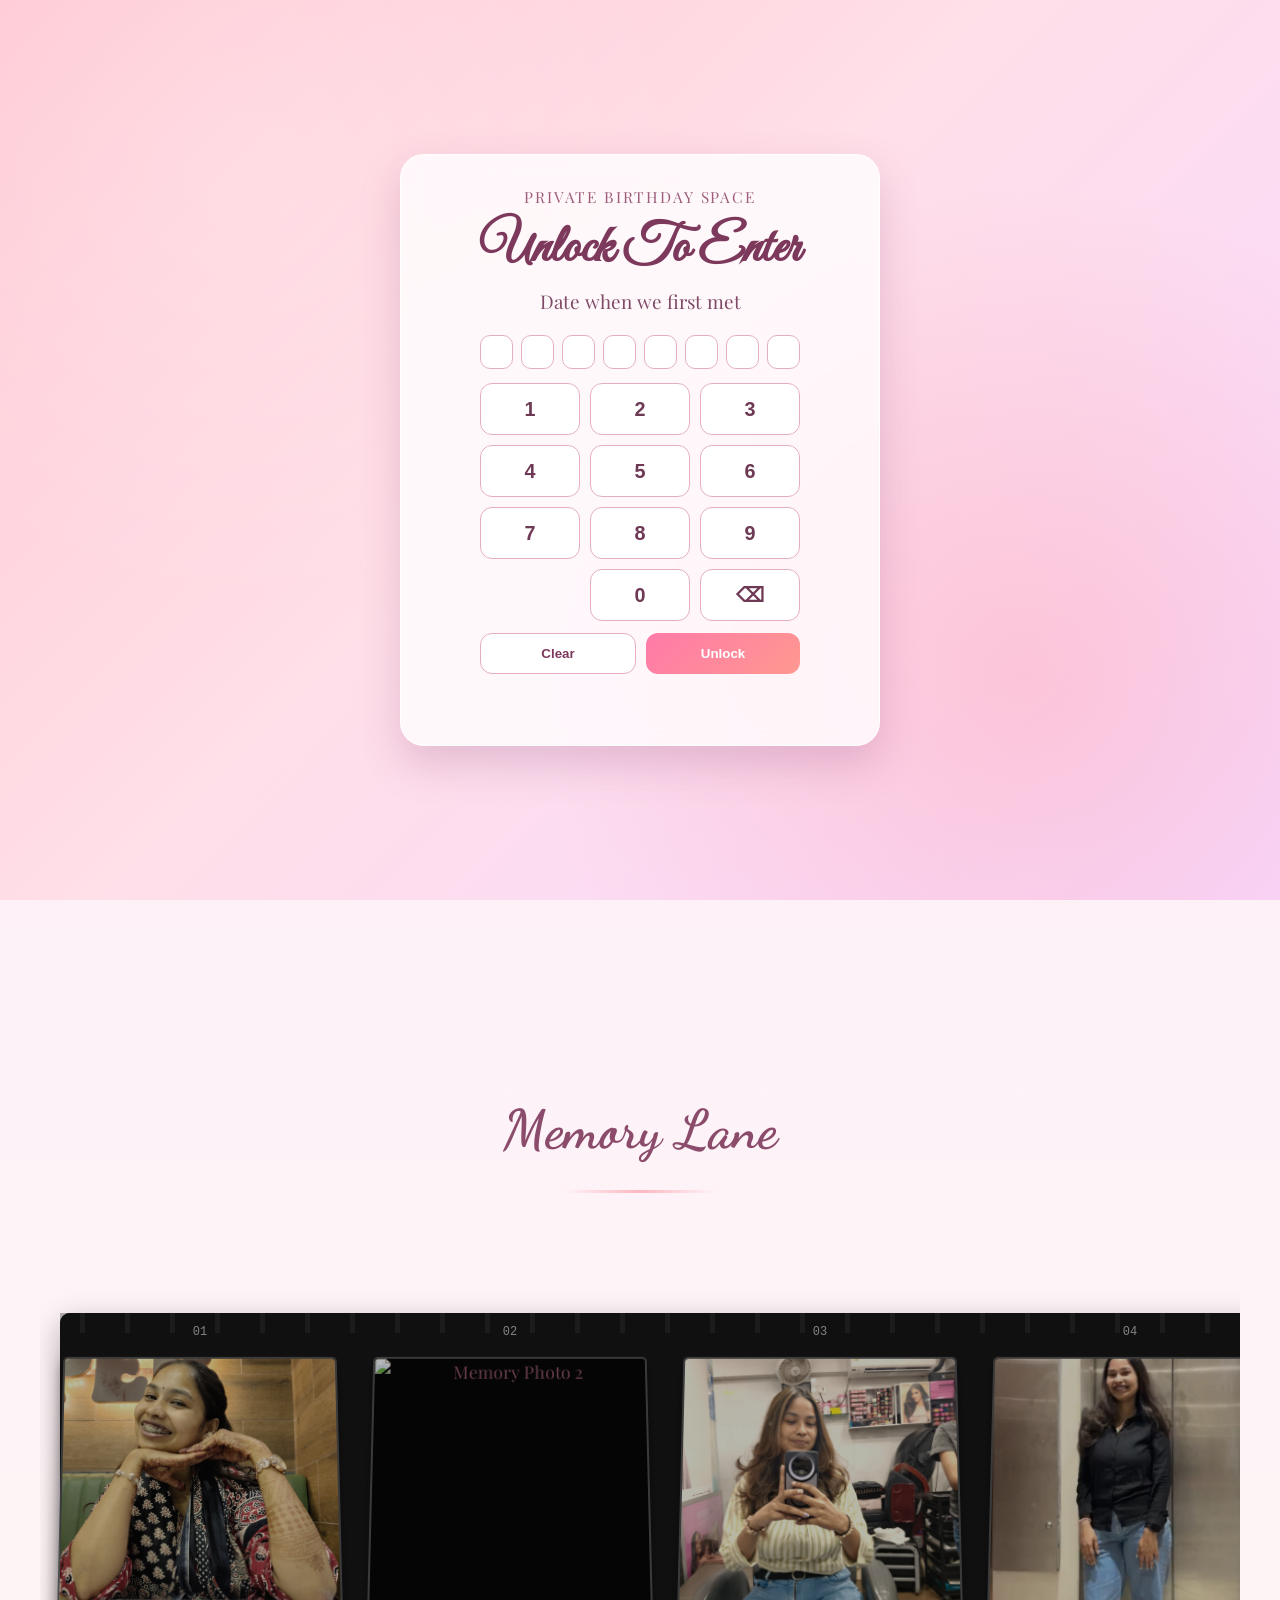
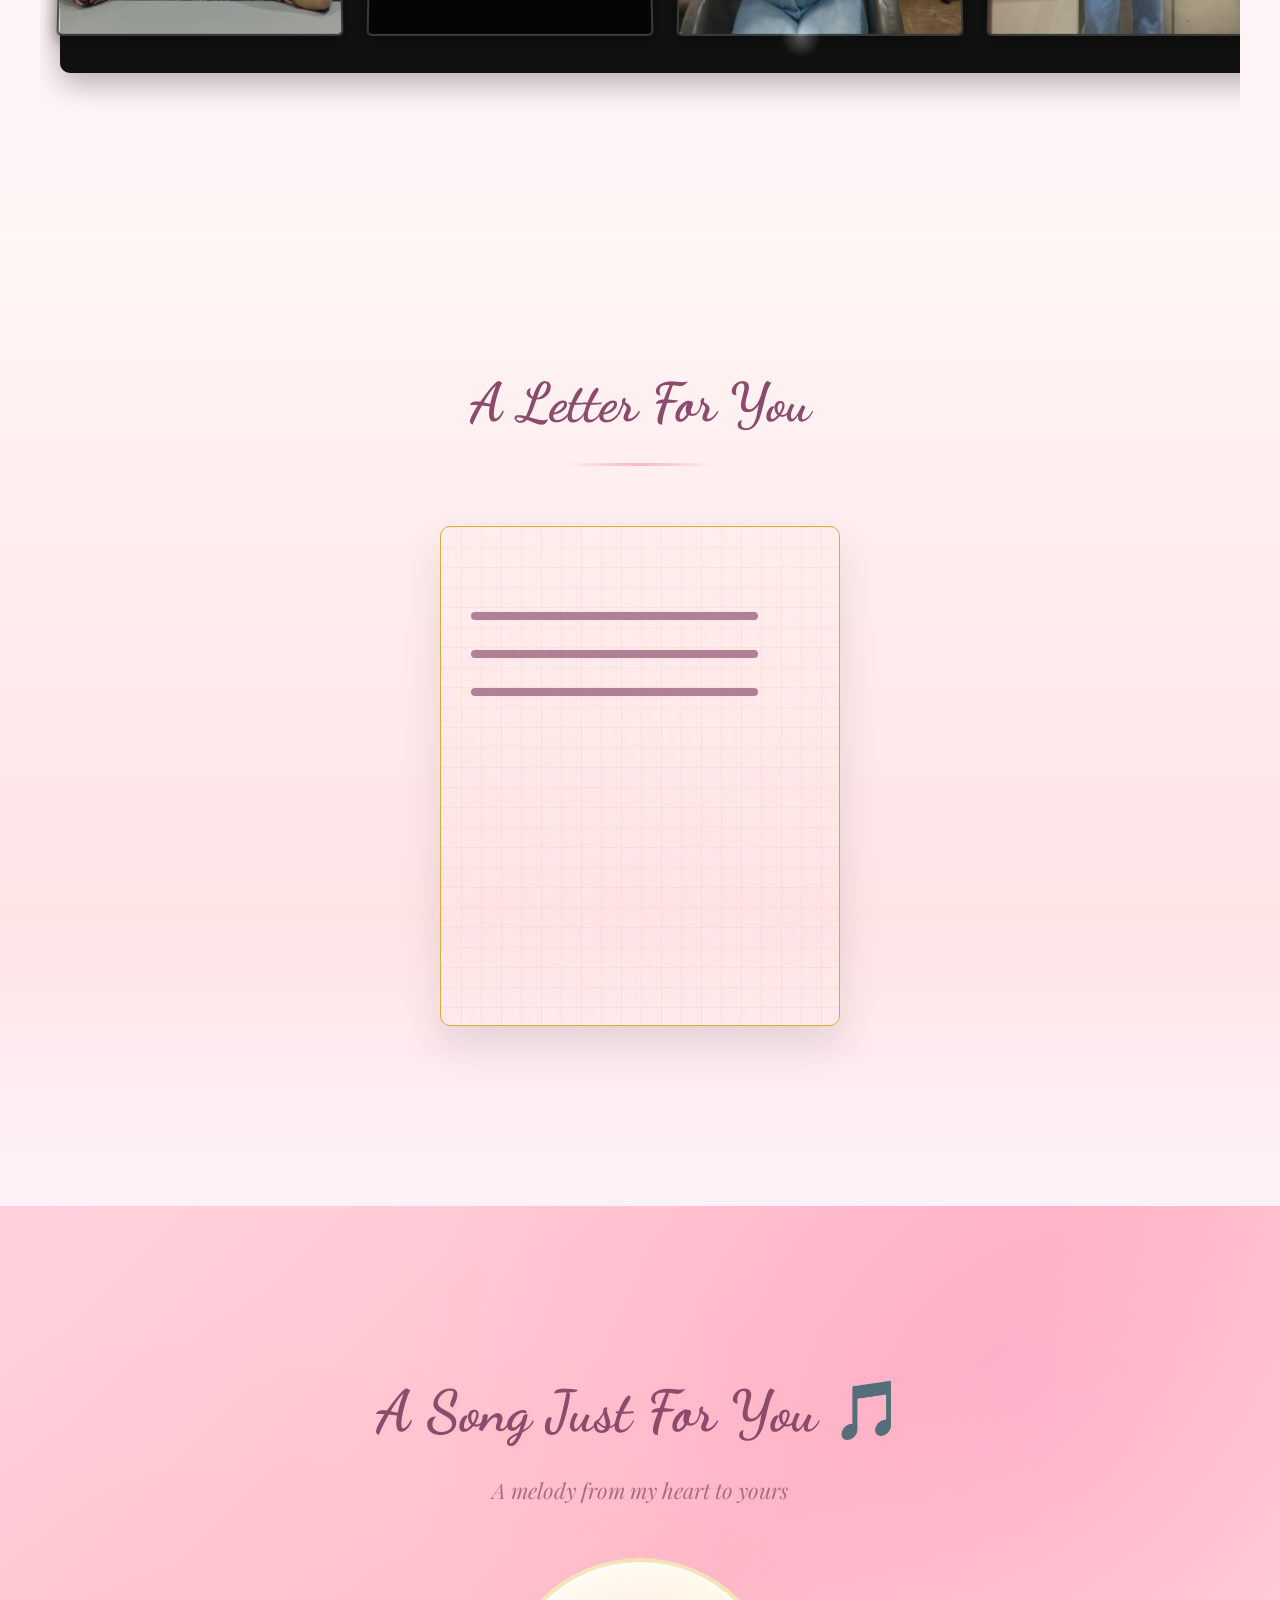
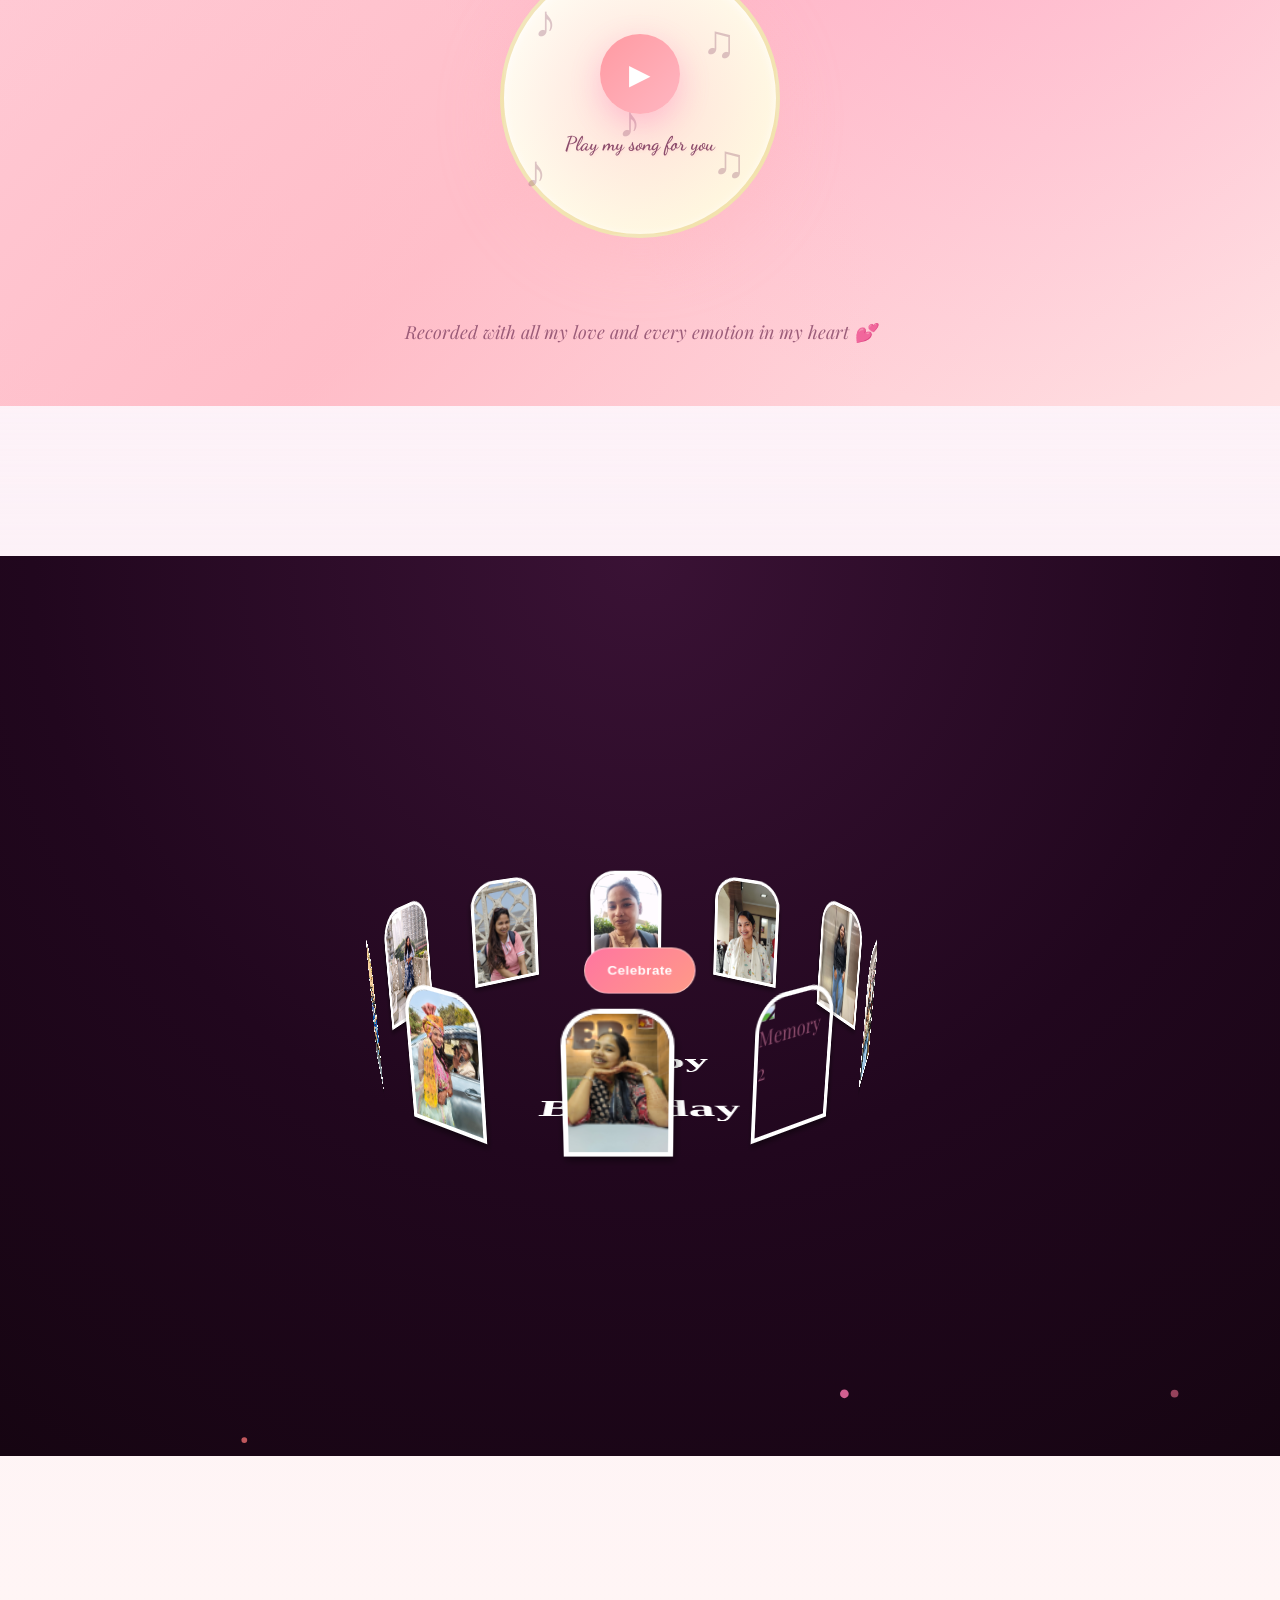
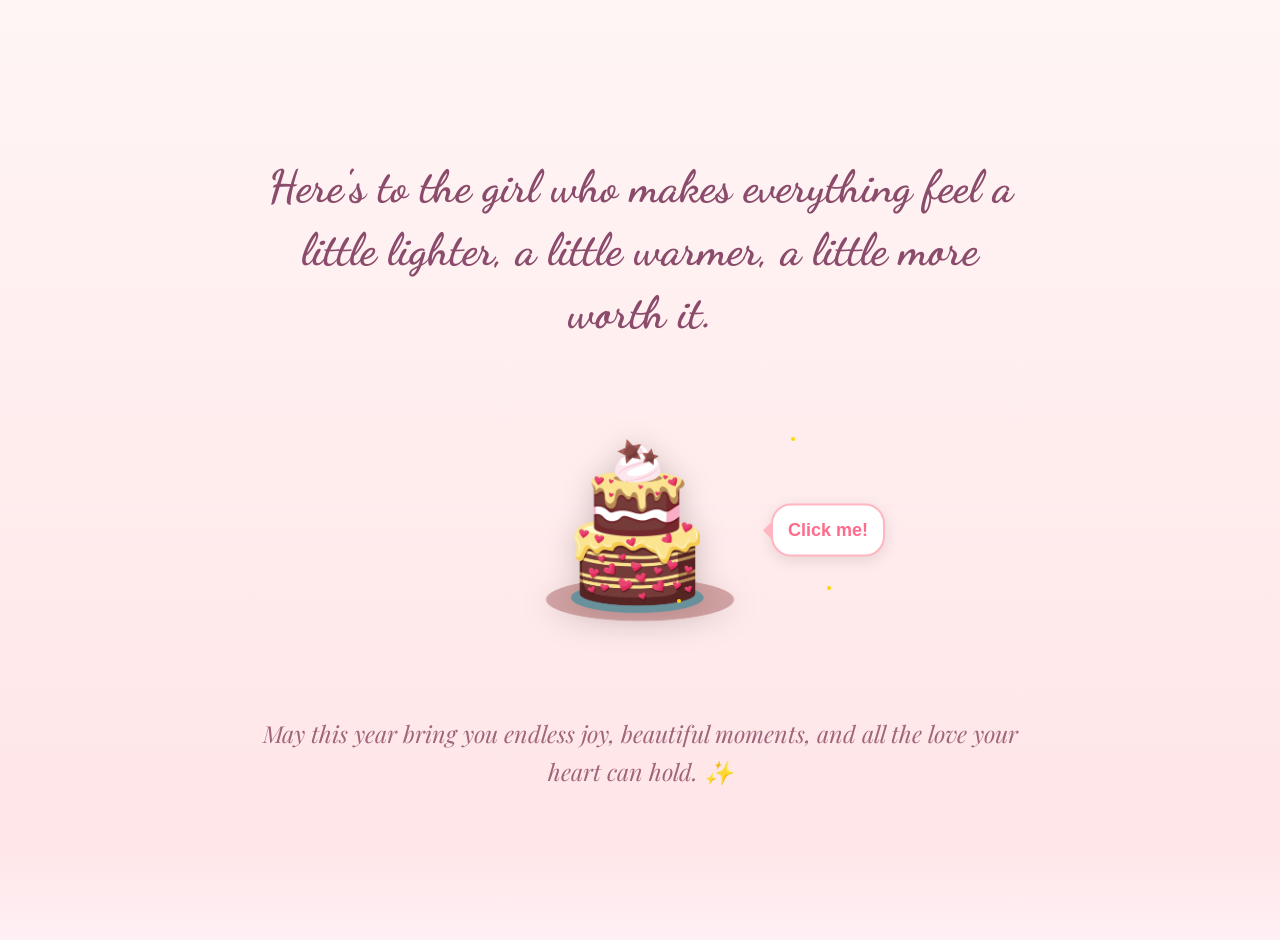
==== commit 2c6143a1: "second commit" ====
--- a/index.html
+++ b/index.html
@@ -15,7 +15,53 @@
 			rel="stylesheet"
 		/>
 	</head>
-	<body>
+	<body class="site-locked">
+		<div class="lock-screen" id="lockScreen">
+			<div class="lock-card">
+				<p class="lock-tag">Private Birthday Space</p>
+				<h2 class="lock-title">Unlock To Enter</h2>
+				<p class="lock-question">Date when we first met</p>
+				<div class="lock-pin-display" id="lockPinDisplay" aria-label="PIN display">
+					<span class="pin-box"></span>
+					<span class="pin-box"></span>
+					<span class="pin-box"></span>
+					<span class="pin-box"></span>
+					<span class="pin-box"></span>
+					<span class="pin-box"></span>
+					<span class="pin-box"></span>
+					<span class="pin-box"></span>
+				</div>
+				<div class="dial-pad" id="dialPad">
+					<button class="dial-key" type="button" data-digit="1">1</button>
+					<button class="dial-key" type="button" data-digit="2">2</button>
+					<button class="dial-key" type="button" data-digit="3">3</button>
+					<button class="dial-key" type="button" data-digit="4">4</button>
+					<button class="dial-key" type="button" data-digit="5">5</button>
+					<button class="dial-key" type="button" data-digit="6">6</button>
+					<button class="dial-key" type="button" data-digit="7">7</button>
+					<button class="dial-key" type="button" data-digit="8">8</button>
+					<button class="dial-key" type="button" data-digit="9">9</button>
+					<button class="dial-key dial-empty" type="button" disabled aria-hidden="true"></button>
+					<button class="dial-key" type="button" data-digit="0">0</button>
+					<button class="dial-key" id="lockBackBtn" type="button" aria-label="Backspace">⌫</button>
+				</div>
+				<div class="lock-actions">
+					<button id="lockClearBtn" type="button">Clear</button>
+					<button id="unlockBtn" type="button">Unlock</button>
+				</div>
+				<p class="lock-error" id="lockError">Wrong answer. Try again.</p>
+			</div>
+			<div class="unlock-sequence hidden" id="unlockSequence">
+				<p class="unlock-welcome">Welcome to your surprise</p>
+				<div class="countdown-number" id="countdownNumber">10</div>
+				<div class="blast-screen" id="blastScreen">Happy Birthday!</div>
+				<button id="enterSiteBtn" class="enter-site-btn" type="button" aria-label="Enter website">
+					<span class="enter-arrow">→</span>
+					<span>Enter</span>
+				</button>
+			</div>
+		</div>
+		<div class="lock-toast" id="lockToast"></div>
 		<div class="petals-container" id="petals"></div>
 
 		<div class="audio-controls">
--- a/styles.css
+++ b/styles.css
@@ -23,6 +23,340 @@
     overflow-x: hidden;
     -webkit-text-size-adjust: 100%;
     -webkit-font-smoothing: antialiased;
+}
+
+body.site-locked {
+    overflow: hidden;
+}
+
+.lock-screen {
+    position: fixed;
+    inset: 0;
+    z-index: 20000;
+    display: grid;
+    place-items: center;
+    background:
+        radial-gradient(circle at 20% 20%, rgba(255, 255, 255, 0.2), transparent 35%),
+        radial-gradient(circle at 80% 75%, rgba(255, 154, 162, 0.35), transparent 40%),
+        linear-gradient(135deg, #ffcad4 0%, #ffdfe8 45%, #f7d8ff 100%);
+    padding: 20px;
+}
+
+.lock-screen.unlocked {
+    opacity: 0;
+    pointer-events: none;
+    transition: opacity 0.4s ease;
+}
+
+.lock-card {
+    width: min(92vw, 480px);
+    border-radius: 24px;
+    padding: 30px 24px;
+    background: rgba(255, 255, 255, 0.78);
+    border: 1px solid rgba(255, 255, 255, 0.85);
+    box-shadow: 0 18px 40px rgba(148, 75, 120, 0.24);
+    backdrop-filter: blur(8px);
+    text-align: center;
+}
+
+.lock-tag {
+    font-size: 0.85rem;
+    letter-spacing: 0.12em;
+    text-transform: uppercase;
+    color: #9d5c7a;
+    margin-bottom: 10px;
+}
+
+.lock-title {
+    font-family: 'Great Vibes', cursive;
+    font-size: clamp(2rem, 7vw, 3rem);
+    line-height: 1.1;
+    color: #7d395c;
+    margin-bottom: 8px;
+}
+
+.lock-question {
+    color: #7e4a67;
+    font-size: 1.05rem;
+    margin-bottom: 18px;
+}
+
+.lock-pin-display {
+    display: grid;
+    grid-template-columns: repeat(8, 1fr);
+    gap: 8px;
+    margin: 0 auto 14px;
+    max-width: 320px;
+}
+
+.pin-box {
+    height: 34px;
+    border: 1px solid #e4adc4;
+    border-radius: 10px;
+    background: rgba(255, 255, 255, 0.95);
+    display: flex;
+    align-items: center;
+    justify-content: center;
+    font-size: 1.1rem;
+    color: #7b3f5e;
+}
+
+.pin-box.filled::before {
+    content: '•';
+    font-size: 1.4rem;
+    line-height: 1;
+}
+
+.dial-pad {
+    display: grid;
+    grid-template-columns: repeat(3, 1fr);
+    gap: 10px;
+    max-width: 320px;
+    margin: 0 auto;
+}
+
+.dial-key {
+    height: 52px;
+    border: 1px solid #e4adc4;
+    border-radius: 12px;
+    background: rgba(255, 255, 255, 0.95);
+    color: #6e3954;
+    font-size: 1.1rem;
+    font-weight: 600;
+    cursor: pointer;
+    transition: transform 0.15s ease, box-shadow 0.15s ease;
+}
+
+.dial-key:hover {
+    transform: translateY(-1px);
+    box-shadow: 0 8px 16px rgba(168, 85, 129, 0.16);
+}
+
+.dial-key:active {
+    transform: translateY(0);
+}
+
+.dial-empty {
+    visibility: hidden;
+    pointer-events: none;
+}
+
+.lock-actions {
+    display: flex;
+    gap: 10px;
+    max-width: 320px;
+    margin: 12px auto 0;
+}
+
+#lockClearBtn,
+#unlockBtn {
+    flex: 1;
+    border: 0;
+    border-radius: 12px;
+    padding: 12px 16px;
+    font-weight: 600;
+    cursor: pointer;
+}
+
+#lockClearBtn {
+    color: #7d395c;
+    background: rgba(255, 255, 255, 0.95);
+    border: 1px solid #e4adc4;
+}
+
+#unlockBtn {
+    color: #fff;
+    background: linear-gradient(135deg, #ff7aa8, #ff9890);
+}
+
+.lock-error {
+    margin-top: 12px;
+    min-height: 1.3em;
+    color: #c53c6f;
+    opacity: 0;
+    transition: opacity 0.2s ease;
+}
+
+.lock-error.show {
+    opacity: 1;
+}
+
+.hidden {
+    display: none !important;
+}
+
+.unlock-sequence {
+    width: min(92vw, 520px);
+    border-radius: 24px;
+    padding: 34px 24px;
+    background: rgba(255, 255, 255, 0.85);
+    border: 1px solid rgba(255, 255, 255, 0.9);
+    box-shadow: 0 18px 40px rgba(148, 75, 120, 0.24);
+    text-align: center;
+}
+
+.unlock-welcome {
+    color: #8b4b6b;
+    font-size: 1.15rem;
+    margin-bottom: 8px;
+}
+
+.countdown-number {
+    font-family: 'Great Vibes', cursive;
+    font-size: clamp(4rem, 20vw, 7rem);
+    line-height: 1;
+    color: #c65486;
+    text-shadow: 0 8px 24px rgba(198, 84, 134, 0.22);
+    margin: 14px 0 8px;
+}
+
+.blast-screen {
+    position: relative;
+    font-family: 'Dancing Script', cursive;
+    font-size: clamp(2rem, 9vw, 3.6rem);
+    color: #8b2f63;
+    opacity: 0;
+    transform: scale(0.8);
+    pointer-events: none;
+}
+
+.blast-screen.active {
+    opacity: 1;
+    transform: scale(1);
+    animation: blastPop 1.1s ease forwards;
+}
+
+.blast-screen.active::before,
+.blast-screen.active::after {
+    content: '';
+    position: absolute;
+    inset: -24px;
+    border-radius: 999px;
+    border: 2px dashed rgba(255, 122, 168, 0.4);
+    animation: ringBurst 1.1s ease forwards;
+}
+
+.blast-screen.active::after {
+    inset: -40px;
+    border-style: solid;
+    border-color: rgba(255, 152, 144, 0.28);
+    animation-delay: 0.08s;
+}
+
+.enter-site-btn {
+    margin: 20px auto 0;
+    display: inline-flex;
+    align-items: center;
+    gap: 10px;
+    border: 0;
+    border-radius: 999px;
+    padding: 12px 20px;
+    color: #fff;
+    font-weight: 700;
+    background: linear-gradient(135deg, #ff7aa8, #ff9890);
+    cursor: pointer;
+    opacity: 0;
+    transform: translateY(10px);
+    pointer-events: none;
+    transition: all 0.25s ease;
+}
+
+.enter-site-btn.show {
+    opacity: 1;
+    transform: translateY(0);
+    pointer-events: auto;
+}
+
+.enter-site-btn:hover {
+    box-shadow: 0 12px 24px rgba(255, 122, 168, 0.35);
+}
+
+.enter-arrow {
+    font-size: 1.2rem;
+    line-height: 1;
+}
+
+.lock-toast {
+    position: fixed;
+    top: 18px;
+    right: 18px;
+    z-index: 21000;
+    min-width: 240px;
+    max-width: min(90vw, 360px);
+    padding: 12px 14px;
+    border-radius: 12px;
+    color: #fff;
+    font-size: 0.95rem;
+    background: linear-gradient(135deg, #da4d80, #a6406a);
+    box-shadow: 0 10px 24px rgba(106, 33, 67, 0.4);
+    opacity: 0;
+    transform: translateY(-10px);
+    pointer-events: none;
+    transition: all 0.25s ease;
+}
+
+.lock-toast.show {
+    opacity: 1;
+    transform: translateY(0);
+}
+
+@keyframes blastPop {
+    0% {
+        opacity: 0;
+        transform: scale(0.7);
+    }
+    60% {
+        opacity: 1;
+        transform: scale(1.12);
+    }
+    100% {
+        opacity: 1;
+        transform: scale(1);
+    }
+}
+
+@keyframes ringBurst {
+    0% {
+        opacity: 0.8;
+        transform: scale(0.5);
+    }
+    100% {
+        opacity: 0;
+        transform: scale(1.35);
+    }
+}
+
+@media (max-width: 480px) {
+    .lock-card {
+        padding: 24px 16px;
+        border-radius: 18px;
+    }
+
+    .lock-pin-display {
+        gap: 6px;
+    }
+
+    .pin-box {
+        height: 30px;
+    }
+
+    .dial-key {
+        height: 46px;
+    }
+
+    .lock-actions {
+        flex-direction: column;
+    }
+
+    .unlock-sequence {
+        padding: 26px 16px;
+        border-radius: 18px;
+    }
+
+    .lock-toast {
+        top: 12px;
+        right: 12px;
+    }
 }
 
 .container {
